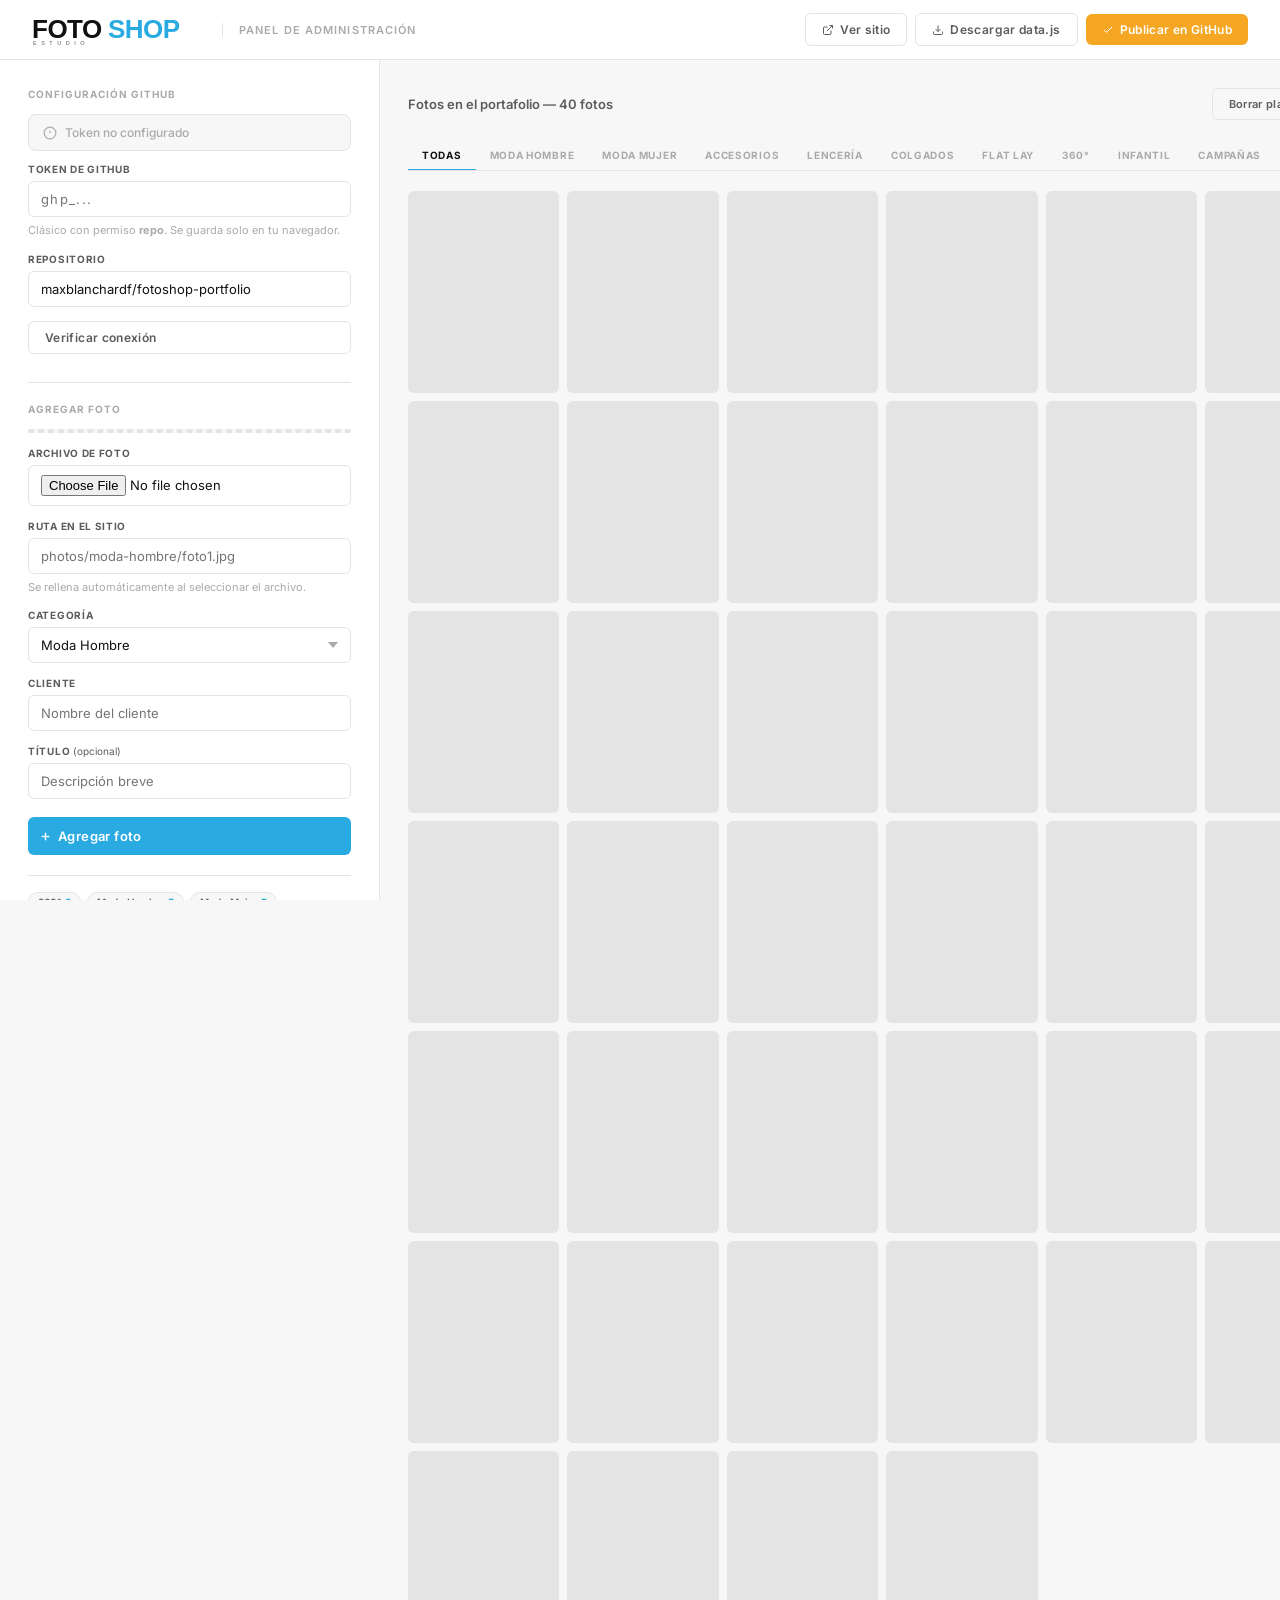
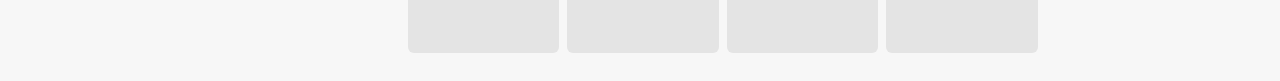
==== admin.html @ e1827aeb "Update admin.html with GitHub publish integration" ====
<!DOCTYPE html>
<html lang="es">
<head>
  <meta charset="UTF-8">
  <meta name="viewport" content="width=device-width, initial-scale=1.0">
  <title>Admin — Foto Shop Estudio</title>
  <link rel="preconnect" href="https://fonts.googleapis.com">
  <link href="https://fonts.googleapis.com/css2?family=Inter:wght@300;400;500;600&display=swap" rel="stylesheet">
  <style>
    :root {
      --blue: #29ABE2; --black: #111; --gray: #5C5C5C; --gray2: #AAA;
      --gray3: #E4E4E4; --bg: #F7F7F7; --white: #FFF;
      --red: #E04040; --green: #2EAF6F; --orange: #F5A623;
    }
    *, *::before, *::after { box-sizing: border-box; margin: 0; padding: 0; }
    body { font-family: 'Inter', sans-serif; background: var(--bg); color: var(--black); -webkit-font-smoothing: antialiased; }
    img { display: block; }

    /* Header */
    .header {
      background: var(--white); border-bottom: 1px solid var(--gray3);
      padding: 0 32px; height: 60px; display: flex; align-items: center;
      gap: 16px; position: sticky; top: 0; z-index: 100;
    }
    .header img { height: 32px; }
    .header-title {
      font-size: 11px; font-weight: 600; letter-spacing: 0.1em;
      text-transform: uppercase; color: var(--gray2);
      border-left: 1px solid var(--gray3); padding-left: 16px; margin-left: 4px;
    }
    .header-actions { margin-left: auto; display: flex; gap: 8px; align-items: center; }

    /* Buttons */
    .btn {
      display: inline-flex; align-items: center; gap: 6px;
      padding: 8px 16px; border-radius: 6px; font-family: inherit;
      font-size: 12px; font-weight: 600; letter-spacing: 0.03em;
      border: none; cursor: pointer; transition: opacity 0.15s, transform 0.1s;
      white-space: nowrap;
    }
    .btn:active { transform: scale(0.97); }
    .btn:disabled { opacity: 0.5; cursor: not-allowed; }
    .btn-primary  { background: var(--blue); color: white; }
    .btn-success  { background: var(--green); color: white; }
    .btn-orange   { background: var(--orange); color: white; }
    .btn-outline  { background: none; border: 1px solid var(--gray3); color: var(--gray); }
    .btn-primary:hover:not(:disabled) { opacity: 0.88; }
    .btn-success:hover:not(:disabled) { opacity: 0.88; }
    .btn-orange:hover:not(:disabled)  { opacity: 0.88; }
    .btn-outline:hover { border-color: var(--blue); color: var(--blue); }

    /* Layout */
    .layout {
      display: grid;
      grid-template-columns: 380px 1fr;
      min-height: calc(100vh - 60px);
    }

    /* Sidebar */
    .sidebar {
      background: var(--white); border-right: 1px solid var(--gray3);
      padding: 28px; display: flex; flex-direction: column; gap: 0;
      overflow-y: auto; max-height: calc(100vh - 60px);
      position: sticky; top: 60px;
    }
    .section-label {
      font-size: 10px; font-weight: 700; letter-spacing: 0.1em;
      text-transform: uppercase; color: var(--gray2);
      margin-bottom: 14px; margin-top: 24px;
      padding-top: 20px; border-top: 1px solid var(--gray3);
    }
    .section-label:first-child { margin-top: 0; padding-top: 0; border-top: none; }

    /* GitHub config panel */
    .gh-status {
      display: flex; align-items: center; gap: 8px;
      padding: 10px 14px; border-radius: 8px; font-size: 12px;
      font-weight: 500; margin-bottom: 12px;
    }
    .gh-status.ok  { background: #EBF9F1; color: #1A7A46; border: 1px solid #B4E8CB; }
    .gh-status.err { background: #FEF0F0; color: #B02020; border: 1px solid #FACACA; }
    .gh-status.idle{ background: var(--bg); color: var(--gray2); border: 1px solid var(--gray3); }

    /* Form */
    .form-group { margin-bottom: 14px; }
    .form-group label {
      display: block; font-size: 10px; font-weight: 700;
      letter-spacing: 0.07em; text-transform: uppercase; color: var(--gray); margin-bottom: 6px;
    }
    .form-group input, .form-group select {
      width: 100%; padding: 9px 12px;
      border: 1px solid var(--gray3); border-radius: 6px;
      font-family: inherit; font-size: 13px; color: var(--black);
      background: var(--white); transition: border-color 0.15s;
      appearance: none; -webkit-appearance: none;
    }
    .form-group select {
      background-image: url("data:image/svg+xml,%3Csvg xmlns='http://www.w3.org/2000/svg' width='10' height='6'%3E%3Cpath d='M0 0l5 6 5-6z' fill='%23AAA'/%3E%3C/svg%3E");
      background-repeat: no-repeat; background-position: right 12px center; padding-right: 32px;
    }
    input[type="password"] { letter-spacing: 0.1em; }
    .form-group input:focus, .form-group select:focus {
      outline: none; border-color: var(--blue);
      box-shadow: 0 0 0 3px rgba(41,171,226,0.12);
    }
    .hint { font-size: 11px; color: var(--gray2); margin-top: 5px; line-height: 1.5; }

    /* Thumb preview */
    .thumb-preview {
      width: 100%; aspect-ratio: 4/3;
      border: 2px dashed var(--gray3); border-radius: 6px;
      display: flex; align-items: center; justify-content: center;
      font-size: 12px; color: var(--gray2); margin-bottom: 14px;
      overflow: hidden; background: var(--bg);
    }
    .thumb-preview img { width: 100%; height: 100%; object-fit: cover; }

    .add-btn { width: 100%; margin-top: 4px; padding: 11px; font-size: 13px; }

    /* Stats */
    .stats { display: flex; flex-wrap: wrap; gap: 6px; margin-top: 20px; padding-top: 16px; border-top: 1px solid var(--gray3); }
    .chip {
      font-size: 10px; font-weight: 600; padding: 3px 9px;
      border-radius: 20px; background: var(--bg); border: 1px solid var(--gray3); color: var(--gray);
    }
    .chip b { color: var(--blue); }

    /* Main */
    .main { padding: 28px; display: flex; flex-direction: column; gap: 20px; }
    .main-header { display: flex; align-items: center; justify-content: space-between; flex-wrap: wrap; gap: 10px; }
    .main-header h2 { font-size: 13px; font-weight: 600; color: var(--gray); }

    /* Filter tabs */
    .filter-tabs { display: flex; border-bottom: 1px solid var(--gray3); overflow-x: auto; scrollbar-width: none; }
    .filter-tabs::-webkit-scrollbar { display: none; }
    .tab {
      padding: 9px 14px; font-size: 10px; font-weight: 700;
      letter-spacing: 0.07em; text-transform: uppercase; color: var(--gray2);
      cursor: pointer; border: none; background: none; font-family: inherit;
      white-space: nowrap; position: relative; transition: color 0.15s;
    }
    .tab::after {
      content: ''; position: absolute; bottom: -1px; left: 0; right: 0;
      height: 2px; background: var(--blue); transform: scaleX(0); transition: transform 0.15s;
    }
    .tab:hover { color: var(--black); }
    .tab.active { color: var(--black); }
    .tab.active::after { transform: scaleX(1); }

    /* Photo grid */
    .photo-grid { display: grid; grid-template-columns: repeat(auto-fill, minmax(150px, 1fr)); gap: 8px; }

    /* Entry card */
    .card {
      position: relative; border-radius: 6px; overflow: hidden;
      background: var(--gray3); aspect-ratio: 3/4; cursor: default;
    }
    .card img { width: 100%; height: 100%; object-fit: cover; }
    .card-overlay {
      position: absolute; inset: 0;
      background: linear-gradient(to top, rgba(0,0,0,0.7) 0%, transparent 55%);
      opacity: 0; transition: opacity 0.2s;
      display: flex; flex-direction: column; justify-content: flex-end; padding: 10px;
    }
    .card:hover .card-overlay { opacity: 1; }
    .card-client { font-size: 11px; font-weight: 600; color: white; line-height: 1.2; }
    .card-cat { font-size: 9px; color: var(--blue); text-transform: uppercase; letter-spacing: 0.08em; margin-top: 2px; font-weight: 600; }
    .card-new { position: absolute; top: 6px; left: 6px; background: var(--orange); color: white; font-size: 9px; font-weight: 700; padding: 2px 6px; border-radius: 3px; letter-spacing: 0.05em; }
    .card-del {
      position: absolute; top: 6px; right: 6px;
      width: 24px; height: 24px; border-radius: 50%;
      background: rgba(224,64,64,0.9); border: none; color: white;
      font-size: 13px; cursor: pointer; display: none;
      align-items: center; justify-content: center;
    }
    .card:hover .card-del { display: flex; }
    .card-no-img {
      width: 100%; height: 100%; display: flex; flex-direction: column;
      align-items: center; justify-content: center; background: var(--bg);
      gap: 4px; padding: 8px; text-align: center;
    }
    .card-no-img svg { opacity: 0.3; }
    .card-no-img span { font-size: 9px; color: var(--gray2); word-break: break-all; }

    /* Empty */
    .empty { grid-column: 1/-1; padding: 80px 20px; text-align: center; color: var(--gray2); }
    .empty p { font-size: 14px; margin-top: 8px; }

    /* Progress bar */
    .progress-wrap { display: none; flex-direction: column; gap: 8px; padding: 16px; background: var(--bg); border-radius: 8px; border: 1px solid var(--gray3); }
    .progress-wrap.show { display: flex; }
    .progress-bar-bg { height: 6px; background: var(--gray3); border-radius: 3px; overflow: hidden; }
    .progress-bar-fill { height: 100%; background: var(--blue); border-radius: 3px; transition: width 0.3s; width: 0%; }
    .progress-label { font-size: 12px; color: var(--gray); }

    /* Toast */
    .toast {
      position: fixed; bottom: 28px; right: 28px;
      background: var(--black); color: white;
      padding: 11px 18px; border-radius: 8px; font-size: 13px; font-weight: 500;
      z-index: 9999; opacity: 0; transform: translateY(8px);
      transition: opacity 0.2s, transform 0.2s; pointer-events: none;
    }
    .toast.show { opacity: 1; transform: translateY(0); }
    .toast.success { background: var(--green); }
    .toast.error   { background: var(--red); }

    /* Modal */
    .modal-bg { display: none; position: fixed; inset: 0; background: rgba(0,0,0,0.5); z-index: 500; align-items: center; justify-content: center; }
    .modal-bg.open { display: flex; }
    .modal { background: white; border-radius: 10px; padding: 28px; max-width: 480px; width: 90%; }
    .modal h3 { font-size: 15px; margin-bottom: 8px; }
    .modal p  { font-size: 13px; color: var(--gray); margin-bottom: 16px; line-height: 1.6; }
    .modal pre { background: var(--bg); border: 1px solid var(--gray3); border-radius: 6px; padding: 14px; font-size: 10px; line-height: 1.7; overflow: auto; max-height: 260px; white-space: pre-wrap; word-break: break-all; }
    .modal-actions { display: flex; gap: 8px; margin-top: 16px; justify-content: flex-end; }

    @media (max-width: 900px) {
      .layout { grid-template-columns: 1fr; }
      .sidebar { position: static; max-height: none; border-right: none; border-bottom: 1px solid var(--gray3); }
      .header { padding: 0 16px; }
    }
  </style>
</head>
<body>

  <!-- Header -->
  <header class="header">
    <img src="assets/logo.png" alt="Foto Shop" onerror="this.src='assets/logo.svg'">
    <span class="header-title">Panel de Administración</span>
    <div class="header-actions">
      <button class="btn btn-outline" onclick="window.open('index.html','_blank')">
        <svg width="12" height="12" viewBox="0 0 24 24" fill="none" stroke="currentColor" stroke-width="2"><path d="M18 13v6a2 2 0 01-2 2H5a2 2 0 01-2-2V8a2 2 0 012-2h6"/><polyline points="15 3 21 3 21 9"/><line x1="10" y1="14" x2="21" y2="3"/></svg>
        Ver sitio
      </button>
      <button class="btn btn-outline" onclick="exportModal()">
        <svg width="12" height="12" viewBox="0 0 24 24" fill="none" stroke="currentColor" stroke-width="2"><path d="M21 15v4a2 2 0 01-2 2H5a2 2 0 01-2-2v-4"/><polyline points="7 10 12 15 17 10"/><line x1="12" y1="15" x2="12" y2="3"/></svg>
        Descargar data.js
      </button>
      <button class="btn btn-orange" id="publishBtn" onclick="publishToGitHub()">
        <svg width="12" height="12" viewBox="0 0 24 24" fill="none" stroke="currentColor" stroke-width="2"><polyline points="20 6 9 17 4 12"/></svg>
        Publicar en GitHub
      </button>
    </div>
  </header>

  <div class="layout">

    <!-- Sidebar -->
    <aside class="sidebar">

      <!-- GitHub config -->
      <p class="section-label" style="margin-top:0;padding-top:0;border-top:none">Configuración GitHub</p>
      <div id="ghStatus" class="gh-status idle">
        <svg width="14" height="14" viewBox="0 0 24 24" fill="none" stroke="currentColor" stroke-width="2"><circle cx="12" cy="12" r="10"/><line x1="12" y1="8" x2="12" y2="12"/><line x1="12" y1="16" x2="12.01" y2="16"/></svg>
        Token no configurado
      </div>
      <div class="form-group">
        <label>Token de GitHub</label>
        <input type="password" id="ghToken" placeholder="ghp_..." oninput="saveToken()">
        <p class="hint">Clásico con permiso <b>repo</b>. Se guarda solo en tu navegador.</p>
      </div>
      <div class="form-group">
        <label>Repositorio</label>
        <input type="text" id="ghRepo" value="maxblanchardf/fotoshop-portfolio" oninput="saveToken()">
      </div>
      <button class="btn btn-outline" style="width:100%;margin-bottom:4px" onclick="testToken()">Verificar conexión</button>

      <!-- Progress bar -->
      <div class="progress-wrap" id="progressWrap">
        <p class="progress-label" id="progressLabel">Subiendo...</p>
        <div class="progress-bar-bg"><div class="progress-bar-fill" id="progressFill"></div></div>
      </div>

      <!-- Add photo form -->
      <p class="section-label">Agregar foto</p>
      <div class="thumb-preview" id="thumbPreview"><span>Vista previa</span></div>

      <div class="form-group">
        <label>Archivo de foto</label>
        <input type="file" id="fileInput" accept="image/*" onchange="onFileSelect(this)">
      </div>
      <div class="form-group">
        <label>Ruta en el sitio</label>
        <input type="text" id="srcInput" placeholder="photos/moda-hombre/foto1.jpg">
        <p class="hint">Se rellena automáticamente al seleccionar el archivo.</p>
      </div>
      <div class="form-group">
        <label>Categoría</label>
        <select id="catSelect" onchange="onCatChange()">
          <option value="moda-hombre"  data-label="Moda Hombre">Moda Hombre</option>
          <option value="moda-mujer"   data-label="Moda Mujer">Moda Mujer</option>
          <option value="accesorios"   data-label="Accesorios">Accesorios</option>
          <option value="lenceria"     data-label="Lencería">Lencería</option>
          <option value="colgados"     data-label="Colgados">Colgados</option>
          <option value="flat-lay"     data-label="Flat Lay">Flat Lay</option>
          <option value="360"          data-label="360°">360°</option>
          <option value="infantil"     data-label="Infantil">Infantil</option>
          <option value="campanias"    data-label="Campañas">Campañas</option>
          <option value="calzado"      data-label="Calzado">Calzado</option>
        </select>
      </div>
      <div class="form-group">
        <label>Cliente</label>
        <input type="text" id="clientInput" placeholder="Nombre del cliente" list="clientsList">
        <datalist id="clientsList"></datalist>
      </div>
      <div class="form-group">
        <label>Título <span style="font-weight:400;text-transform:none;letter-spacing:0">(opcional)</span></label>
        <input type="text" id="titleInput" placeholder="Descripción breve">
      </div>

      <button class="btn btn-primary add-btn" onclick="addEntry()">
        <svg width="13" height="13" viewBox="0 0 24 24" fill="none" stroke="currentColor" stroke-width="2.5"><line x1="12" y1="5" x2="12" y2="19"/><line x1="5" y1="12" x2="19" y2="12"/></svg>
        Agregar foto
      </button>

      <div class="stats" id="statsArea"></div>
    </aside>

    <!-- Main -->
    <main class="main">
      <div class="main-header">
        <h2>Fotos en el portafolio — <span id="totalCount">0 fotos</span></h2>
        <div style="display:flex;gap:8px">
          <button class="btn btn-outline" style="font-size:11px" onclick="clearSamples()">Borrar placeholders</button>
        </div>
      </div>

      <div class="filter-tabs" id="filterTabs">
        <button class="tab active" data-filter="all" onclick="filterView('all',this)">Todas</button>
        <button class="tab" data-filter="moda-hombre"  onclick="filterView('moda-hombre',this)">Moda Hombre</button>
        <button class="tab" data-filter="moda-mujer"   onclick="filterView('moda-mujer',this)">Moda Mujer</button>
        <button class="tab" data-filter="accesorios"   onclick="filterView('accesorios',this)">Accesorios</button>
        <button class="tab" data-filter="lenceria"     onclick="filterView('lenceria',this)">Lencería</button>
        <button class="tab" data-filter="colgados"     onclick="filterView('colgados',this)">Colgados</button>
        <button class="tab" data-filter="flat-lay"     onclick="filterView('flat-lay',this)">Flat Lay</button>
        <button class="tab" data-filter="360"          onclick="filterView('360',this)">360°</button>
        <button class="tab" data-filter="infantil"     onclick="filterView('infantil',this)">Infantil</button>
        <button class="tab" data-filter="campanias"    onclick="filterView('campanias',this)">Campañas</button>
        <button class="tab" data-filter="calzado"      onclick="filterView('calzado',this)">Calzado</button>
      </div>

      <div class="photo-grid" id="photoGrid"></div>
    </main>
  </div>

  <!-- Toast -->
  <div class="toast" id="toast"></div>

  <!-- Export modal -->
  <div class="modal-bg" id="exportModalBg">
    <div class="modal">
      <h3>Descargar data.js</h3>
      <p>Reemplaza el archivo <b>js/data.js</b> en tu carpeta con este archivo descargado.</p>
      <pre id="exportPre"></pre>
      <div class="modal-actions">
        <button class="btn btn-outline" onclick="closeModal()">Cancelar</button>
        <button class="btn btn-success" onclick="downloadFile()">Descargar</button>
      </div>
    </div>
  </div>

  <script>
  // ── Constants ────────────────────────────────────────────
  const CATS = {
    'moda-hombre':'Moda Hombre','moda-mujer':'Moda Mujer','accesorios':'Accesorios',
    'lenceria':'Lencería','colgados':'Colgados','flat-lay':'Flat Lay',
    '360':'360°','infantil':'Infantil','campanias':'Campañas','calzado':'Calzado'
  };

  // ── State ────────────────────────────────────────────────
  let entries   = [];   // { id, src, category, categoryLabel, client, title, _file?, _b64? }
  let nextId    = 1;
  let viewFilt  = 'all';
  let pendingFiles = {}; // id → { b64, path } for new photos not yet on GitHub

  // ── Persist ──────────────────────────────────────────────
  function saveEntries() { localStorage.setItem('fse_entries', JSON.stringify(entries.map(e => ({...e, _file: undefined})))); }
  function loadEntries() {
    try {
      const s = localStorage.getItem('fse_entries');
      if (s) { entries = JSON.parse(s); nextId = entries.length ? Math.max(...entries.map(e=>e.id))+1 : 1; return true; }
    } catch(e){}
    return false;
  }

  // ── Token ────────────────────────────────────────────────
  function saveToken() {
    localStorage.setItem('fse_token', document.getElementById('ghToken').value.trim());
    localStorage.setItem('fse_repo',  document.getElementById('ghRepo').value.trim());
  }
  function loadToken() {
    const t = localStorage.getItem('fse_token') || '';
    const r = localStorage.getItem('fse_repo')  || 'maxblanchardf/fotoshop-portfolio';
    document.getElementById('ghToken').value = t;
    document.getElementById('ghRepo').value  = r;
    if (t) setGhStatus('idle');
  }
  function getToken() { return document.getElementById('ghToken').value.trim(); }
  function getRepo()  { return document.getElementById('ghRepo').value.trim(); }

  function setGhStatus(type, msg) {
    const el = document.getElementById('ghStatus');
    const icons = {
      ok:   '<svg width="14" height="14" viewBox="0 0 24 24" fill="none" stroke="currentColor" stroke-width="2.5"><polyline points="20 6 9 17 4 12"/></svg>',
      err:  '<svg width="14" height="14" viewBox="0 0 24 24" fill="none" stroke="currentColor" stroke-width="2"><circle cx="12" cy="12" r="10"/><line x1="15" y1="9" x2="9" y2="15"/><line x1="9" y1="9" x2="15" y2="15"/></svg>',
      idle: '<svg width="14" height="14" viewBox="0 0 24 24" fill="none" stroke="currentColor" stroke-width="2"><circle cx="12" cy="12" r="10"/><line x1="12" y1="8" x2="12" y2="12"/><line x1="12" y1="16" x2="12.01" y2="16"/></svg>'
    };
    const msgs = { ok:'Conectado a GitHub', err:'Error de conexión', idle:'Token no verificado' };
    el.className = `gh-status ${type}`;
    el.innerHTML = `${icons[type]} ${msg || msgs[type]}`;
  }

  async function ghAPI(method, path, body) {
    const token = getToken(), repo = getRepo();
    const url = path.startsWith('http') ? path : `https://api.github.com/repos/${repo}/contents/${path}`;
    const res = await fetch(url, {
      method, headers: { 'Authorization': `token ${token}`, 'Content-Type': 'application/json' },
      body: body ? JSON.stringify(body) : undefined
    });
    return res.json();
  }

  async function testToken() {
    const token = getToken();
    if (!token) { setGhStatus('err', 'Ingresa un token primero'); return; }
    setGhStatus('idle', 'Verificando...');
    try {
      const res = await fetch('https://api.github.com/user', {
        headers: { 'Authorization': `token ${token}` }
      });
      const d = await res.json();
      if (d.login) { setGhStatus('ok', `Conectado como ${d.login}`); saveToken(); }
      else setGhStatus('err', d.message || 'Token inválido');
    } catch(e) { setGhStatus('err', 'Error de red'); }
  }

  // ── File select ──────────────────────────────────────────
  function onFileSelect(input) {
    const file = input.files[0]; if (!file) return;
    const cat  = document.getElementById('catSelect').value;
    const slug = file.name.toLowerCase().replace(/\s+/g,'-');
    document.getElementById('srcInput').value = `photos/${cat}/${slug}`;
    // preview
    const reader = new FileReader();
    reader.onload = e => {
      document.getElementById('thumbPreview').innerHTML = `<img src="${e.target.result}">`;
    };
    reader.readAsDataURL(file);
  }

  function onCatChange() {
    const src = document.getElementById('srcInput').value; if (!src) return;
    const cat  = document.getElementById('catSelect').value;
    const file = src.split('/').pop();
    document.getElementById('srcInput').value = `photos/${cat}/${file}`;
  }

  // ── Add entry ────────────────────────────────────────────
  function addEntry() {
    const src    = document.getElementById('srcInput').value.trim();
    const cat    = document.getElementById('catSelect').value;
    const client = document.getElementById('clientInput').value.trim();
    const title  = document.getElementById('titleInput').value.trim();
    const fileInput = document.getElementById('fileInput');

    if (!src)    { toast('⚠️ Ingresa la ruta de la foto'); return; }
    if (!client) { toast('⚠️ Ingresa el nombre del cliente'); return; }

    const id = nextId++;
    const entry = { id, src, category: cat, categoryLabel: CATS[cat], client, title };
    entries.push(entry);

    // Store file data for GitHub upload if a file was selected
    if (fileInput.files[0]) {
      const file = fileInput.files[0];
      const reader = new FileReader();
      reader.onload = e => {
        const b64 = e.target.result.split(',')[1]; // strip data:image/...;base64,
        pendingFiles[id] = { b64, path: src };
      };
      reader.readAsDataURL(file);
    }

    saveEntries();
    document.getElementById('srcInput').value  = '';
    document.getElementById('titleInput').value = '';
    document.getElementById('fileInput').value  = '';
    document.getElementById('thumbPreview').innerHTML = '<span>Vista previa</span>';
    renderGrid(); updateStats(); updateClientsList();
    toast('✓ Foto agregada');
  }

  function deleteEntry(id) {
    entries = entries.filter(e => e.id !== id);
    delete pendingFiles[id];
    saveEntries(); renderGrid(); updateStats();
  }

  function clearSamples() {
    if (!confirm('¿Borrar todos los placeholders de muestra?')) return;
    const ids = entries.filter(e => e.src.startsWith('assets/ph/')).map(e => e.id);
    entries = entries.filter(e => !e.src.startsWith('assets/ph/'));
    ids.forEach(id => delete pendingFiles[id]);
    saveEntries(); renderGrid(); updateStats(); toast('Placeholders borrados');
  }

  // ── Filter ───────────────────────────────────────────────
  function filterView(cat, btn) {
    viewFilt = cat;
    document.querySelectorAll('.tab').forEach(t => t.classList.toggle('active', t===btn));
    renderGrid();
  }

  // ── Render ───────────────────────────────────────────────
  function renderGrid() {
    const grid = document.getElementById('photoGrid');
    const list = viewFilt === 'all' ? entries : entries.filter(e => e.category === viewFilt);
    document.getElementById('totalCount').textContent = `${entries.length} fotos`;

    if (!list.length) {
      grid.innerHTML = `<div class="empty"><p>No hay fotos en esta categoría.</p></div>`;
      return;
    }

    // Use object URL for pending files to show preview
    const previewSrcs = {};
    // Build previews from pendingFiles b64 data that's already stored
    Object.keys(pendingFiles).forEach(id => {
      const pf = pendingFiles[id];
      if (pf.b64) previewSrcs[id] = `data:image/jpeg;base64,${pf.b64}`;
    });

    grid.innerHTML = list.map(e => {
      const isNew = !!pendingFiles[e.id];
      const imgSrc = previewSrcs[e.id] || e.src;
      return `<div class="card">
        ${isNew ? '<span class="card-new">NUEVO</span>' : ''}
        <img src="${imgSrc}" alt="" onerror="this.parentElement.querySelector('.card-overlay') && (this.style.display='none')">
        <div class="card-overlay">
          <span class="card-client">${e.client}</span>
          <span class="card-cat">${e.categoryLabel}</span>
        </div>
        <button class="card-del" onclick="deleteEntry(${e.id})" title="Eliminar">✕</button>
      </div>`;
    }).join('');
  }

  function updateStats() {
    const counts = {};
    entries.forEach(e => { counts[e.category] = (counts[e.category]||0)+1; });
    document.getElementById('statsArea').innerHTML =
      Object.entries(CATS).map(([s,l]) => `<span class="chip">${l} <b>${counts[s]||0}</b></span>`).join('');
  }

  function updateClientsList() {
    const clients = [...new Set(entries.map(e=>e.client))].sort();
    document.getElementById('clientsList').innerHTML = clients.map(c=>`<option value="${c}">`).join('');
  }

  // ── Publish to GitHub ────────────────────────────────────
  async function publishToGitHub() {
    const token = getToken();
    if (!token) { toast('Configura el token de GitHub primero', 'error'); return; }

    const newFiles = Object.values(pendingFiles);
    const totalSteps = newFiles.length + 1; // photos + data.js
    let step = 0;

    const btn = document.getElementById('publishBtn');
    btn.disabled = true;
    btn.textContent = 'Publicando...';

    const wrap  = document.getElementById('progressWrap');
    const fill  = document.getElementById('progressFill');
    const label = document.getElementById('progressLabel');
    wrap.classList.add('show');

    const setProgress = (s, msg) => {
      fill.style.width  = `${Math.round((s/totalSteps)*100)}%`;
      label.textContent = msg;
    };

    try {
      // Upload photo files
      for (const pf of newFiles) {
        step++;
        setProgress(step, `Subiendo foto ${step}/${newFiles.length}...`);
        // Get SHA if exists
        const existing = await ghAPI('GET', pf.path);
        const sha = existing.sha;
        const body = { message: `Add ${pf.path}`, content: pf.b64 };
        if (sha) body.sha = sha;
        const res = await ghAPI('PUT', pf.path, body);
        if (!res.content) throw new Error(`Error subiendo ${pf.path}: ${res.message}`);
      }

      // Upload data.js
      step++;
      setProgress(step, 'Actualizando data.js...');
      const dataContent = generateDataJs();
      const b64DataJs   = btoa(unescape(encodeURIComponent(dataContent)));
      const existingDataJs = await ghAPI('GET', 'js/data.js');
      const dataBody = { message: 'Update data.js', content: b64DataJs };
      if (existingDataJs.sha) dataBody.sha = existingDataJs.sha;
      const dataRes = await ghAPI('PUT', 'js/data.js', dataBody);
      if (!dataRes.content) throw new Error(`Error actualizando data.js: ${dataRes.message}`);

      // Clear pending
      pendingFiles = {};
      saveEntries();
      renderGrid();

      setProgress(totalSteps, '¡Publicado con éxito!');
      toast('✓ Sitio actualizado en GitHub', 'success');
      setTimeout(() => { wrap.classList.remove('show'); fill.style.width='0%'; }, 3000);

    } catch(err) {
      setProgress(0, `Error: ${err.message}`);
      toast(`Error: ${err.message}`, 'error');
    } finally {
      btn.disabled = false;
      btn.textContent = 'Publicar en GitHub';
      btn.innerHTML = '<svg width="12" height="12" viewBox="0 0 24 24" fill="none" stroke="currentColor" stroke-width="2"><polyline points="20 6 9 17 4 12"/></svg> Publicar en GitHub';
    }
  }

  // ── Export ───────────────────────────────────────────────
  function generateDataJs() {
    const lines = entries.map(e =>
      `  { id: ${e.id}, src: '${e.src}', category: '${e.category}', categoryLabel: '${e.categoryLabel}', client: '${e.client}', title: '${e.title || ''}' },`
    ).join('\n');
    return `/* Foto Shop Estudio — data.js\n   Generado desde el panel de administración */\n\nconst PHOTOS = [\n${lines}\n];\n`;
  }

  function exportModal() {
    document.getElementById('exportPre').textContent = generateDataJs().slice(0, 3000);
    document.getElementById('exportModalBg').classList.add('open');
  }
  function downloadFile() {
    const blob = new Blob([generateDataJs()], {type:'text/javascript'});
    const a = Object.assign(document.createElement('a'), { href: URL.createObjectURL(blob), download: 'data.js' });
    a.click(); URL.revokeObjectURL(a.href);
    closeModal(); toast('✓ data.js descargado');
  }
  function closeModal() { document.getElementById('exportModalBg').classList.remove('open'); }

  // ── Toast ────────────────────────────────────────────────
  let toastTimer;
  function toast(msg, type='') {
    const el = document.getElementById('toast');
    el.textContent = msg; el.className = `toast ${type} show`;
    clearTimeout(toastTimer);
    toastTimer = setTimeout(() => el.classList.remove('show'), 3000);
  }

  // ── Init ─────────────────────────────────────────────────
  loadToken();
  if (!loadEntries() && typeof PHOTOS !== 'undefined') {
    entries = JSON.parse(JSON.stringify(PHOTOS));
    nextId  = entries.length ? Math.max(...entries.map(e=>e.id))+1 : 1;
    saveEntries();
  }
  renderGrid(); updateStats(); updateClientsList();
  </script>

  <script src="js/data.js"></script>
  <script>
    if (!localStorage.getItem('fse_entries') && typeof PHOTOS !== 'undefined') {
      entries = JSON.parse(JSON.stringify(PHOTOS));
      nextId  = entries.length ? Math.max(...entries.map(e=>e.id))+1 : 1;
      saveEntries(); renderGrid(); updateStats(); updateClientsList();
    }
  </script>
</body>
</html>
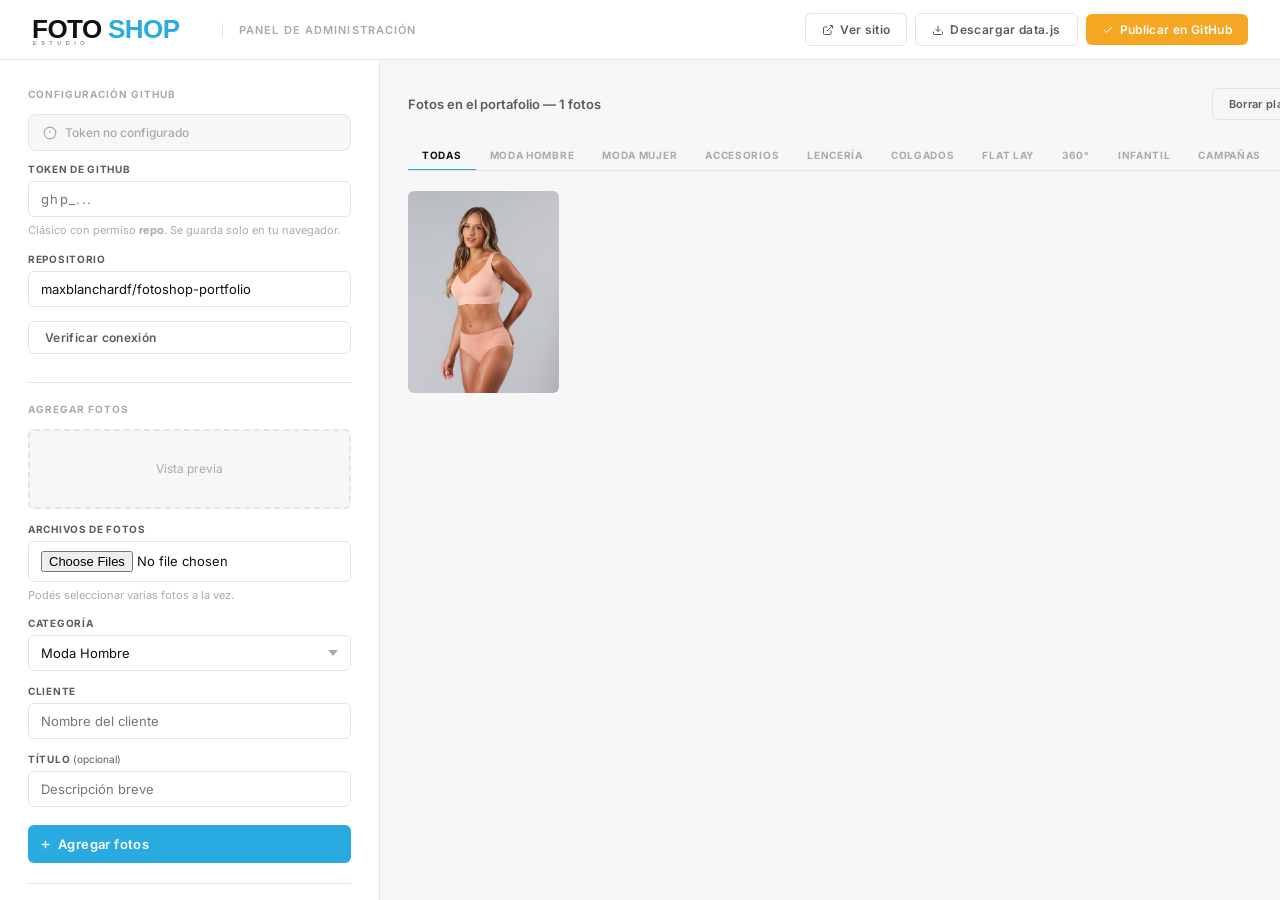
==== commit dfdd30ea: "Add multi-file upload support to admin panel" ====
--- a/admin.html
+++ b/admin.html
@@ -107,13 +107,16 @@
 
     /* Thumb preview */
     .thumb-preview {
-      width: 100%; aspect-ratio: 4/3;
+      width: 100%; min-height: 80px;
       border: 2px dashed var(--gray3); border-radius: 6px;
       display: flex; align-items: center; justify-content: center;
       font-size: 12px; color: var(--gray2); margin-bottom: 14px;
       overflow: hidden; background: var(--bg);
     }
     .thumb-preview img { width: 100%; height: 100%; object-fit: cover; }
+    .thumb-grid { display: grid; grid-template-columns: repeat(3, 1fr); gap: 4px; width: 100%; padding: 4px; }
+    .thumb-grid img { width: 100%; aspect-ratio: 1; object-fit: cover; border-radius: 3px; }
+    .thumb-count { font-size: 12px; color: var(--gray2); padding: 8px; }
 
     .add-btn { width: 100%; margin-top: 4px; padding: 11px; font-size: 13px; }
 
@@ -272,17 +275,13 @@
       </div>
 
       <!-- Add photo form -->
-      <p class="section-label">Agregar foto</p>
+      <p class="section-label">Agregar fotos</p>
       <div class="thumb-preview" id="thumbPreview"><span>Vista previa</span></div>
 
       <div class="form-group">
-        <label>Archivo de foto</label>
-        <input type="file" id="fileInput" accept="image/*" onchange="onFileSelect(this)">
-      </div>
-      <div class="form-group">
-        <label>Ruta en el sitio</label>
-        <input type="text" id="srcInput" placeholder="photos/moda-hombre/foto1.jpg">
-        <p class="hint">Se rellena automáticamente al seleccionar el archivo.</p>
+        <label>Archivos de fotos</label>
+        <input type="file" id="fileInput" accept="image/*" multiple onchange="onFileSelect(this)">
+        <p class="hint">Podés seleccionar varias fotos a la vez.</p>
       </div>
       <div class="form-group">
         <label>Categoría</label>
@@ -309,9 +308,9 @@
         <input type="text" id="titleInput" placeholder="Descripción breve">
       </div>
 
-      <button class="btn btn-primary add-btn" onclick="addEntry()">
+      <button class="btn btn-primary add-btn" id="addBtn" onclick="addEntry()">
         <svg width="13" height="13" viewBox="0 0 24 24" fill="none" stroke="currentColor" stroke-width="2.5"><line x1="12" y1="5" x2="12" y2="19"/><line x1="5" y1="12" x2="19" y2="12"/></svg>
-        Agregar foto
+        Agregar fotos
       </button>
 
       <div class="stats" id="statsArea"></div>
@@ -437,58 +436,78 @@
 
   // ── File select ──────────────────────────────────────────
   function onFileSelect(input) {
-    const file = input.files[0]; if (!file) return;
-    const cat  = document.getElementById('catSelect').value;
-    const slug = file.name.toLowerCase().replace(/\s+/g,'-');
-    document.getElementById('srcInput').value = `photos/${cat}/${slug}`;
-    // preview
-    const reader = new FileReader();
-    reader.onload = e => {
-      document.getElementById('thumbPreview').innerHTML = `<img src="${e.target.result}">`;
-    };
-    reader.readAsDataURL(file);
-  }
-
-  function onCatChange() {
-    const src = document.getElementById('srcInput').value; if (!src) return;
-    const cat  = document.getElementById('catSelect').value;
-    const file = src.split('/').pop();
-    document.getElementById('srcInput').value = `photos/${cat}/${file}`;
-  }
+    const files = Array.from(input.files);
+    if (!files.length) return;
+    const preview = document.getElementById('thumbPreview');
+    const btn = document.getElementById('addBtn');
+
+    if (files.length === 1) {
+      const reader = new FileReader();
+      reader.onload = e => {
+        preview.innerHTML = `<img src="${e.target.result}" style="width:100%;height:100%;object-fit:cover">`;
+      };
+      reader.readAsDataURL(files[0]);
+    } else {
+      // Show grid of thumbnails (max 9)
+      const shown = files.slice(0, 9);
+      const div = document.createElement('div');
+      div.className = 'thumb-grid';
+      let loaded = 0;
+      shown.forEach(f => {
+        const r = new FileReader();
+        const img = document.createElement('img');
+        r.onload = e => { img.src = e.target.result; };
+        r.readAsDataURL(f);
+        div.appendChild(img);
+      });
+      preview.innerHTML = '';
+      preview.appendChild(div);
+      if (files.length > 9) {
+        const more = document.createElement('p');
+        more.className = 'thumb-count';
+        more.textContent = `+${files.length - 9} más`;
+        preview.appendChild(more);
+      }
+    }
+
+    btn.textContent = files.length === 1 ? 'Agregar 1 foto' : `Agregar ${files.length} fotos`;
+  }
+
+  function onCatChange() { /* paths are built on addEntry */ }
 
   // ── Add entry ────────────────────────────────────────────
   function addEntry() {
-    const src    = document.getElementById('srcInput').value.trim();
     const cat    = document.getElementById('catSelect').value;
     const client = document.getElementById('clientInput').value.trim();
     const title  = document.getElementById('titleInput').value.trim();
     const fileInput = document.getElementById('fileInput');
-
-    if (!src)    { toast('⚠️ Ingresa la ruta de la foto'); return; }
-    if (!client) { toast('⚠️ Ingresa el nombre del cliente'); return; }
-
-    const id = nextId++;
-    const entry = { id, src, category: cat, categoryLabel: CATS[cat], client, title };
-    entries.push(entry);
-
-    // Store file data for GitHub upload if a file was selected
-    if (fileInput.files[0]) {
-      const file = fileInput.files[0];
+    const files  = Array.from(fileInput.files);
+
+    if (!files.length) { toast('⚠️ Seleccioná al menos una foto'); return; }
+    if (!client)       { toast('⚠️ Ingresa el nombre del cliente'); return; }
+
+    let added = 0;
+    files.forEach(file => {
+      const slug = file.name.toLowerCase().replace(/\s+/g, '-');
+      const src  = `photos/${cat}/${slug}`;
+      const id   = nextId++;
+      entries.push({ id, src, category: cat, categoryLabel: CATS[cat], client, title });
+
       const reader = new FileReader();
       reader.onload = e => {
-        const b64 = e.target.result.split(',')[1]; // strip data:image/...;base64,
-        pendingFiles[id] = { b64, path: src };
+        pendingFiles[id] = { b64: e.target.result.split(',')[1], path: src };
       };
       reader.readAsDataURL(file);
-    }
+      added++;
+    });
 
     saveEntries();
-    document.getElementById('srcInput').value  = '';
     document.getElementById('titleInput').value = '';
-    document.getElementById('fileInput').value  = '';
+    fileInput.value = '';
     document.getElementById('thumbPreview').innerHTML = '<span>Vista previa</span>';
+    document.getElementById('addBtn').textContent = 'Agregar fotos';
     renderGrid(); updateStats(); updateClientsList();
-    toast('✓ Foto agregada');
+    toast(`✓ ${added} foto${added > 1 ? 's agregadas' : ' agregada'}`);
   }
 
   function deleteEntry(id) {
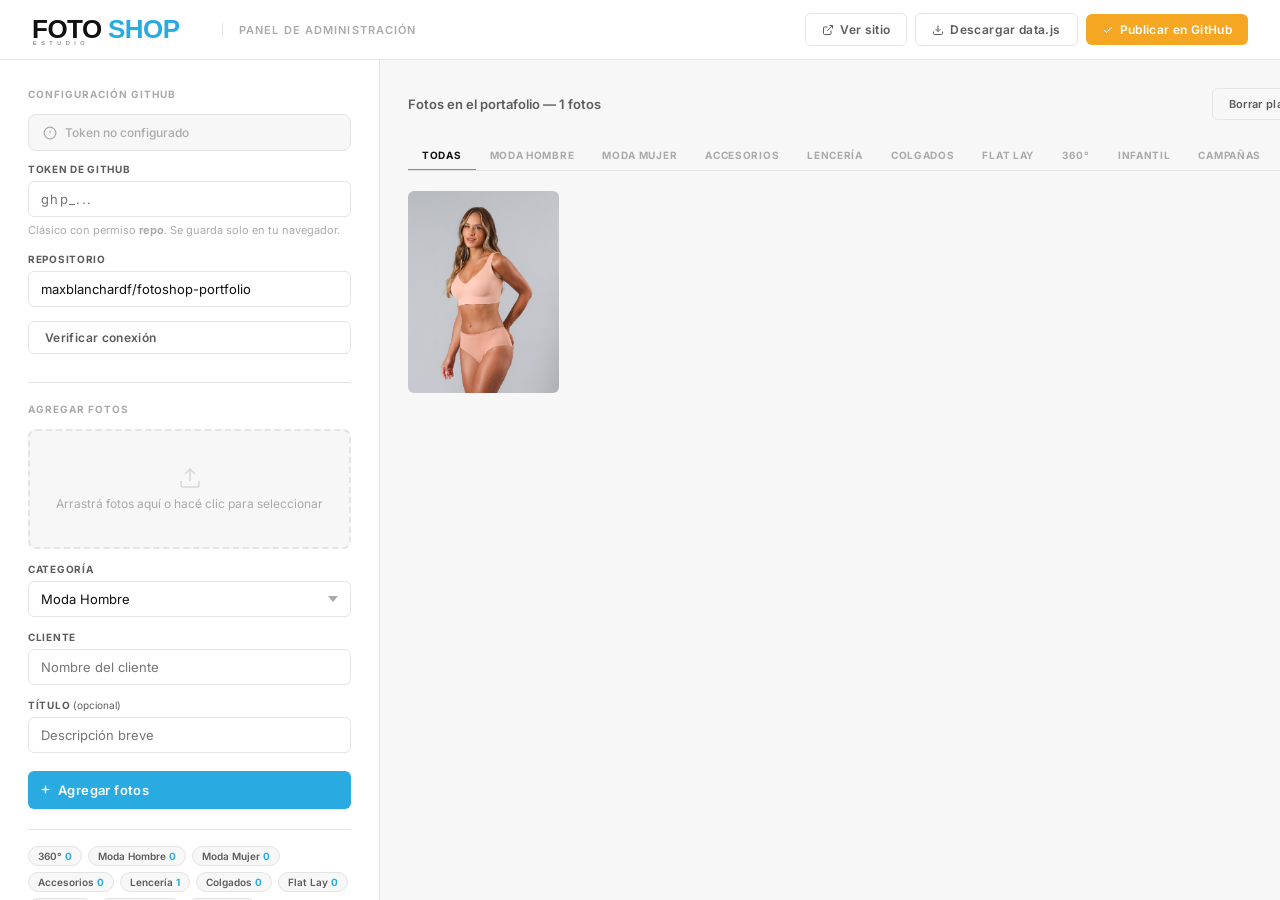
==== commit 196ad85a: "Add drag-and-drop photo upload to admin panel" ====
--- a/admin.html
+++ b/admin.html
@@ -105,18 +105,22 @@
     }
     .hint { font-size: 11px; color: var(--gray2); margin-top: 5px; line-height: 1.5; }
 
-    /* Thumb preview */
-    .thumb-preview {
-      width: 100%; min-height: 80px;
-      border: 2px dashed var(--gray3); border-radius: 6px;
-      display: flex; align-items: center; justify-content: center;
-      font-size: 12px; color: var(--gray2); margin-bottom: 14px;
-      overflow: hidden; background: var(--bg);
-    }
-    .thumb-preview img { width: 100%; height: 100%; object-fit: cover; }
-    .thumb-grid { display: grid; grid-template-columns: repeat(3, 1fr); gap: 4px; width: 100%; padding: 4px; }
+    /* Drop zone */
+    .drop-zone {
+      width: 100%; min-height: 120px;
+      border: 2px dashed var(--gray3); border-radius: 8px;
+      display: flex; flex-direction: column; align-items: center; justify-content: center;
+      gap: 6px; font-size: 12px; color: var(--gray2); margin-bottom: 14px;
+      background: var(--bg); cursor: pointer; transition: border-color 0.15s, background 0.15s;
+      padding: 12px;
+    }
+    .drop-zone:hover { border-color: var(--blue); background: rgba(41,171,226,0.04); }
+    .drop-zone.drag-over { border-color: var(--blue); background: rgba(41,171,226,0.08); color: var(--blue); }
+    .drop-zone svg { opacity: 0.4; }
+    .drop-zone.has-files { padding: 4px; }
+    .thumb-grid { display: grid; grid-template-columns: repeat(3, 1fr); gap: 4px; width: 100%; }
     .thumb-grid img { width: 100%; aspect-ratio: 1; object-fit: cover; border-radius: 3px; }
-    .thumb-count { font-size: 12px; color: var(--gray2); padding: 8px; }
+    .thumb-count { font-size: 11px; color: var(--gray2); padding: 4px 0 0; }
 
     .add-btn { width: 100%; margin-top: 4px; padding: 11px; font-size: 13px; }
 
@@ -276,13 +280,13 @@
 
       <!-- Add photo form -->
       <p class="section-label">Agregar fotos</p>
-      <div class="thumb-preview" id="thumbPreview"><span>Vista previa</span></div>
-
-      <div class="form-group">
-        <label>Archivos de fotos</label>
-        <input type="file" id="fileInput" accept="image/*" multiple onchange="onFileSelect(this)">
-        <p class="hint">Podés seleccionar varias fotos a la vez.</p>
-      </div>
+
+      <div class="drop-zone" id="dropZone" onclick="document.getElementById('fileInput').click()">
+        <svg width="24" height="24" viewBox="0 0 24 24" fill="none" stroke="currentColor" stroke-width="1.5"><path d="M21 15v4a2 2 0 01-2 2H5a2 2 0 01-2-2v-4"/><polyline points="17 8 12 3 7 8"/><line x1="12" y1="3" x2="12" y2="15"/></svg>
+        <span id="dropLabel">Arrastrá fotos aquí o hacé clic para seleccionar</span>
+      </div>
+      <input type="file" id="fileInput" accept="image/*" multiple style="display:none" onchange="onFileSelect(this)">
+
       <div class="form-group">
         <label>Categoría</label>
         <select id="catSelect" onchange="onCatChange()">
@@ -434,49 +438,99 @@
     } catch(e) { setGhStatus('err', 'Error de red'); }
   }
 
+  // ── Drop zone setup ───────────────────────────────────────
+  function initDropZone() {
+    const zone = document.getElementById('dropZone');
+    zone.addEventListener('dragover', e => { e.preventDefault(); zone.classList.add('drag-over'); });
+    zone.addEventListener('dragleave', () => zone.classList.remove('drag-over'));
+    zone.addEventListener('drop', e => {
+      e.preventDefault();
+      zone.classList.remove('drag-over');
+      const files = Array.from(e.dataTransfer.files).filter(f => f.type.startsWith('image/'));
+      if (!files.length) return;
+      // Assign to the hidden file input (via DataTransfer)
+      const dt = new DataTransfer();
+      files.forEach(f => dt.items.add(f));
+      document.getElementById('fileInput').files = dt.files;
+      showFilePreviews(files);
+    });
+  }
+
   // ── File select ──────────────────────────────────────────
   function onFileSelect(input) {
-    const files = Array.from(input.files);
+    showFilePreviews(Array.from(input.files));
+  }
+
+  function showFilePreviews(files) {
     if (!files.length) return;
-    const preview = document.getElementById('thumbPreview');
-    const btn = document.getElementById('addBtn');
+    const zone = document.getElementById('dropZone');
+    const btn  = document.getElementById('addBtn');
+
+    zone.classList.add('has-files');
 
     if (files.length === 1) {
       const reader = new FileReader();
       reader.onload = e => {
-        preview.innerHTML = `<img src="${e.target.result}" style="width:100%;height:100%;object-fit:cover">`;
+        zone.innerHTML = `<img src="${e.target.result}" style="width:100%;height:160px;object-fit:cover;border-radius:4px">`;
       };
       reader.readAsDataURL(files[0]);
     } else {
-      // Show grid of thumbnails (max 9)
       const shown = files.slice(0, 9);
-      const div = document.createElement('div');
-      div.className = 'thumb-grid';
-      let loaded = 0;
+      const grid  = document.createElement('div');
+      grid.className = 'thumb-grid';
       shown.forEach(f => {
-        const r = new FileReader();
-        const img = document.createElement('img');
+        const r = new FileReader(), img = document.createElement('img');
         r.onload = e => { img.src = e.target.result; };
         r.readAsDataURL(f);
-        div.appendChild(img);
+        grid.appendChild(img);
       });
-      preview.innerHTML = '';
-      preview.appendChild(div);
+      zone.innerHTML = '';
+      zone.appendChild(grid);
       if (files.length > 9) {
         const more = document.createElement('p');
         more.className = 'thumb-count';
         more.textContent = `+${files.length - 9} más`;
-        preview.appendChild(more);
+        zone.appendChild(more);
       }
     }
 
     btn.textContent = files.length === 1 ? 'Agregar 1 foto' : `Agregar ${files.length} fotos`;
   }
 
+  function resetDropZone() {
+    const zone = document.getElementById('dropZone');
+    zone.classList.remove('has-files');
+    zone.innerHTML = `<svg width="24" height="24" viewBox="0 0 24 24" fill="none" stroke="currentColor" stroke-width="1.5"><path d="M21 15v4a2 2 0 01-2 2H5a2 2 0 01-2-2v-4"/><polyline points="17 8 12 3 7 8"/><line x1="12" y1="3" x2="12" y2="15"/></svg><span id="dropLabel">Arrastrá fotos aquí o hacé clic para seleccionar</span>`;
+  }
+
   function onCatChange() { /* paths are built on addEntry */ }
 
+  // ── Image compression ─────────────────────────────────────
+  function compressImage(file, maxPx, quality) {
+    return new Promise(resolve => {
+      const reader = new FileReader();
+      reader.onload = e => {
+        const img = new Image();
+        img.onload = () => {
+          let w = img.width, h = img.height;
+          if (w > maxPx || h > maxPx) {
+            if (w > h) { h = Math.round(h * maxPx / w); w = maxPx; }
+            else       { w = Math.round(w * maxPx / h); h = maxPx; }
+          }
+          const canvas = document.createElement('canvas');
+          canvas.width = w; canvas.height = h;
+          canvas.getContext('2d').drawImage(img, 0, 0, w, h);
+          const dataUrl = canvas.toDataURL('image/jpeg', quality);
+          resolve(dataUrl.split(',')[1]); // return base64 only
+        };
+        img.src = e.target.result;
+      };
+      reader.readAsDataURL(file);
+    });
+  }
+
   // ── Add entry ────────────────────────────────────────────
-  function addEntry() {
+  async function addEntry() {
     const cat    = document.getElementById('catSelect').value;
     const client = document.getElementById('clientInput').value.trim();
     const title  = document.getElementById('titleInput').value.trim();
@@ -486,28 +540,32 @@
     if (!files.length) { toast('⚠️ Seleccioná al menos una foto'); return; }
     if (!client)       { toast('⚠️ Ingresa el nombre del cliente'); return; }
 
+    const btn = document.getElementById('addBtn');
+    btn.disabled = true;
+    btn.textContent = 'Comprimiendo...';
+
+    const MAX_PX = 2000, QUALITY = 0.85;
     let added = 0;
-    files.forEach(file => {
-      const slug = file.name.toLowerCase().replace(/\s+/g, '-');
+
+    for (const file of files) {
+      const slug = file.name.toLowerCase().replace(/[^a-z0-9.]+/g, '-');
       const src  = `photos/${cat}/${slug}`;
       const id   = nextId++;
       entries.push({ id, src, category: cat, categoryLabel: CATS[cat], client, title });
 
-      const reader = new FileReader();
-      reader.onload = e => {
-        pendingFiles[id] = { b64: e.target.result.split(',')[1], path: src };
-      };
-      reader.readAsDataURL(file);
+      const b64 = await compressImage(file, MAX_PX, QUALITY);
+      pendingFiles[id] = { b64, path: src };
       added++;
-    });
+    }
 
     saveEntries();
     document.getElementById('titleInput').value = '';
     fileInput.value = '';
-    document.getElementById('thumbPreview').innerHTML = '<span>Vista previa</span>';
-    document.getElementById('addBtn').textContent = 'Agregar fotos';
+    resetDropZone();
+    btn.disabled = false;
+    btn.textContent = 'Agregar fotos';
     renderGrid(); updateStats(); updateClientsList();
-    toast(`✓ ${added} foto${added > 1 ? 's agregadas' : ' agregada'}`);
+    toast(`✓ ${added} foto${added > 1 ? 's agregadas' : ' agregada'} (comprimidas)`);
   }
 
   function deleteEntry(id) {
@@ -680,7 +738,7 @@
     nextId  = entries.length ? Math.max(...entries.map(e=>e.id))+1 : 1;
     saveEntries();
   }
-  renderGrid(); updateStats(); updateClientsList();
+  renderGrid(); updateStats(); updateClientsList(); initDropZone();
   </script>
 
   <script src="js/data.js"></script>
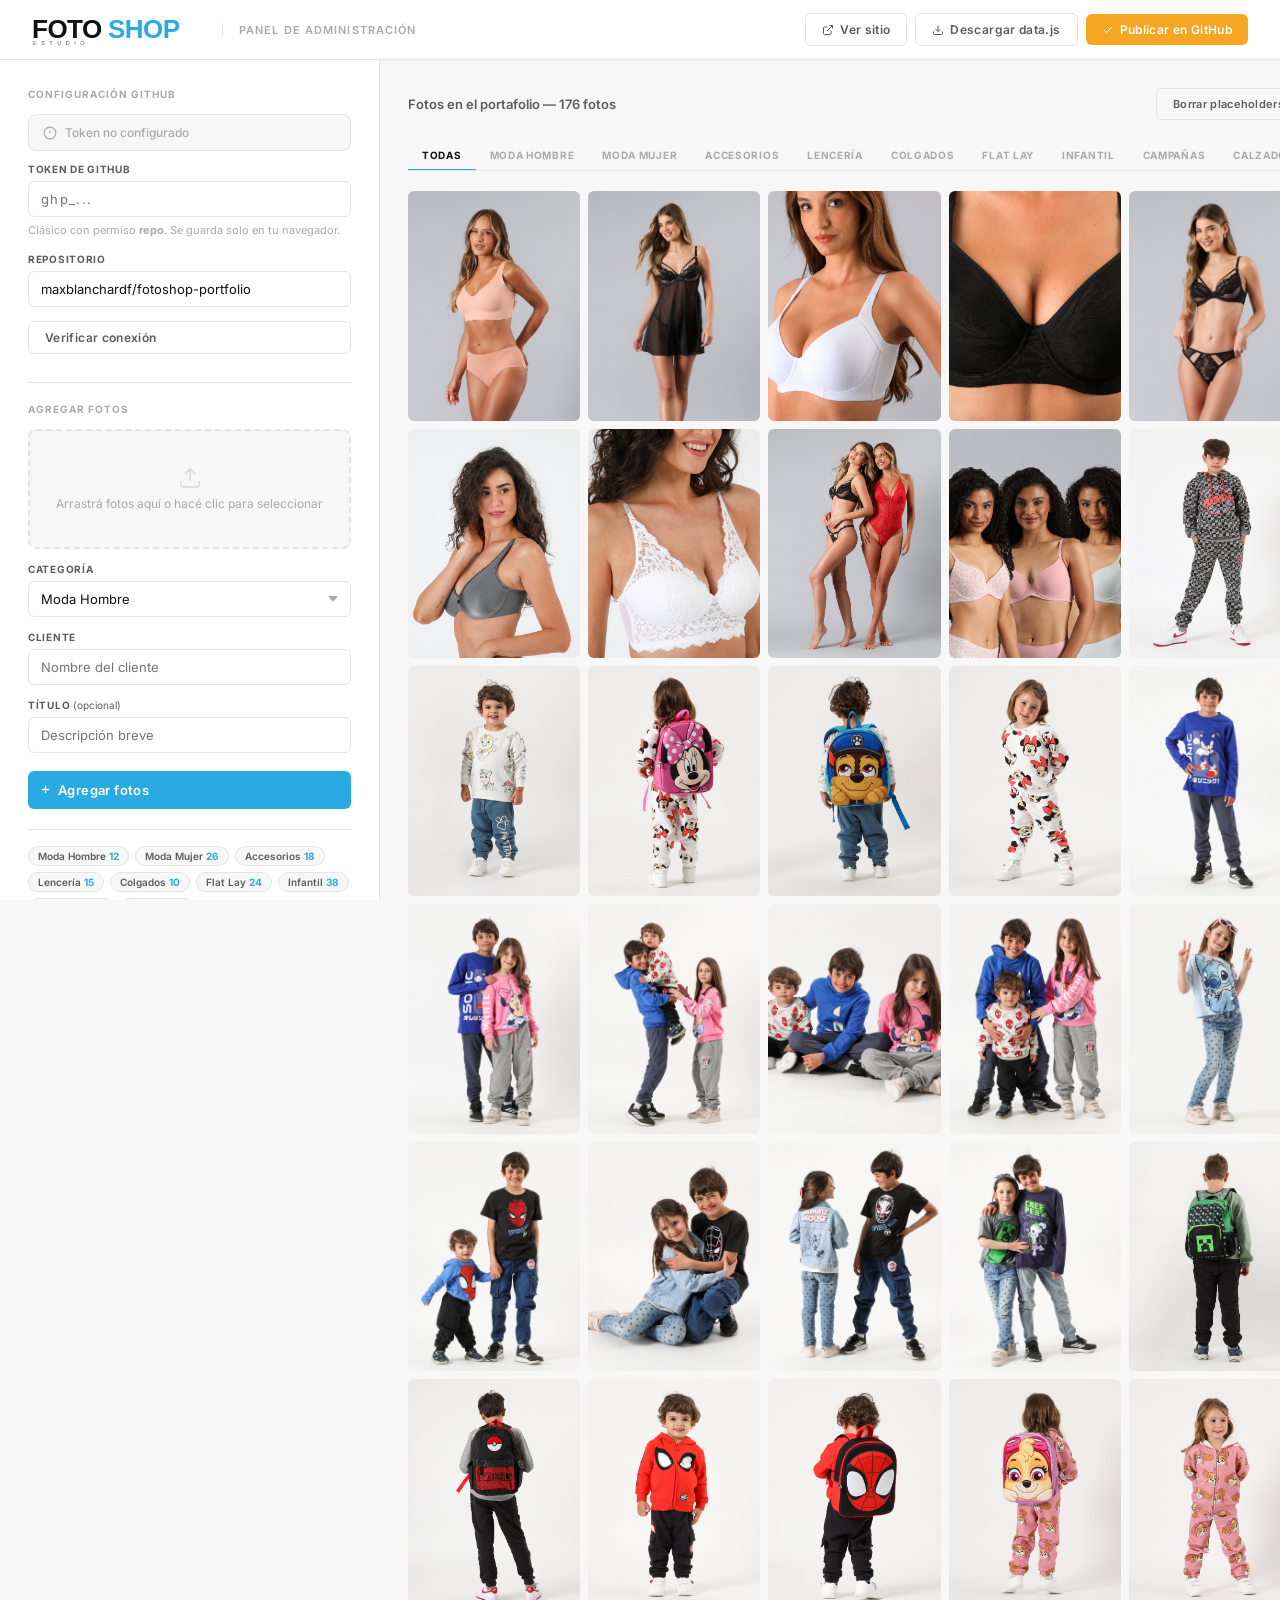
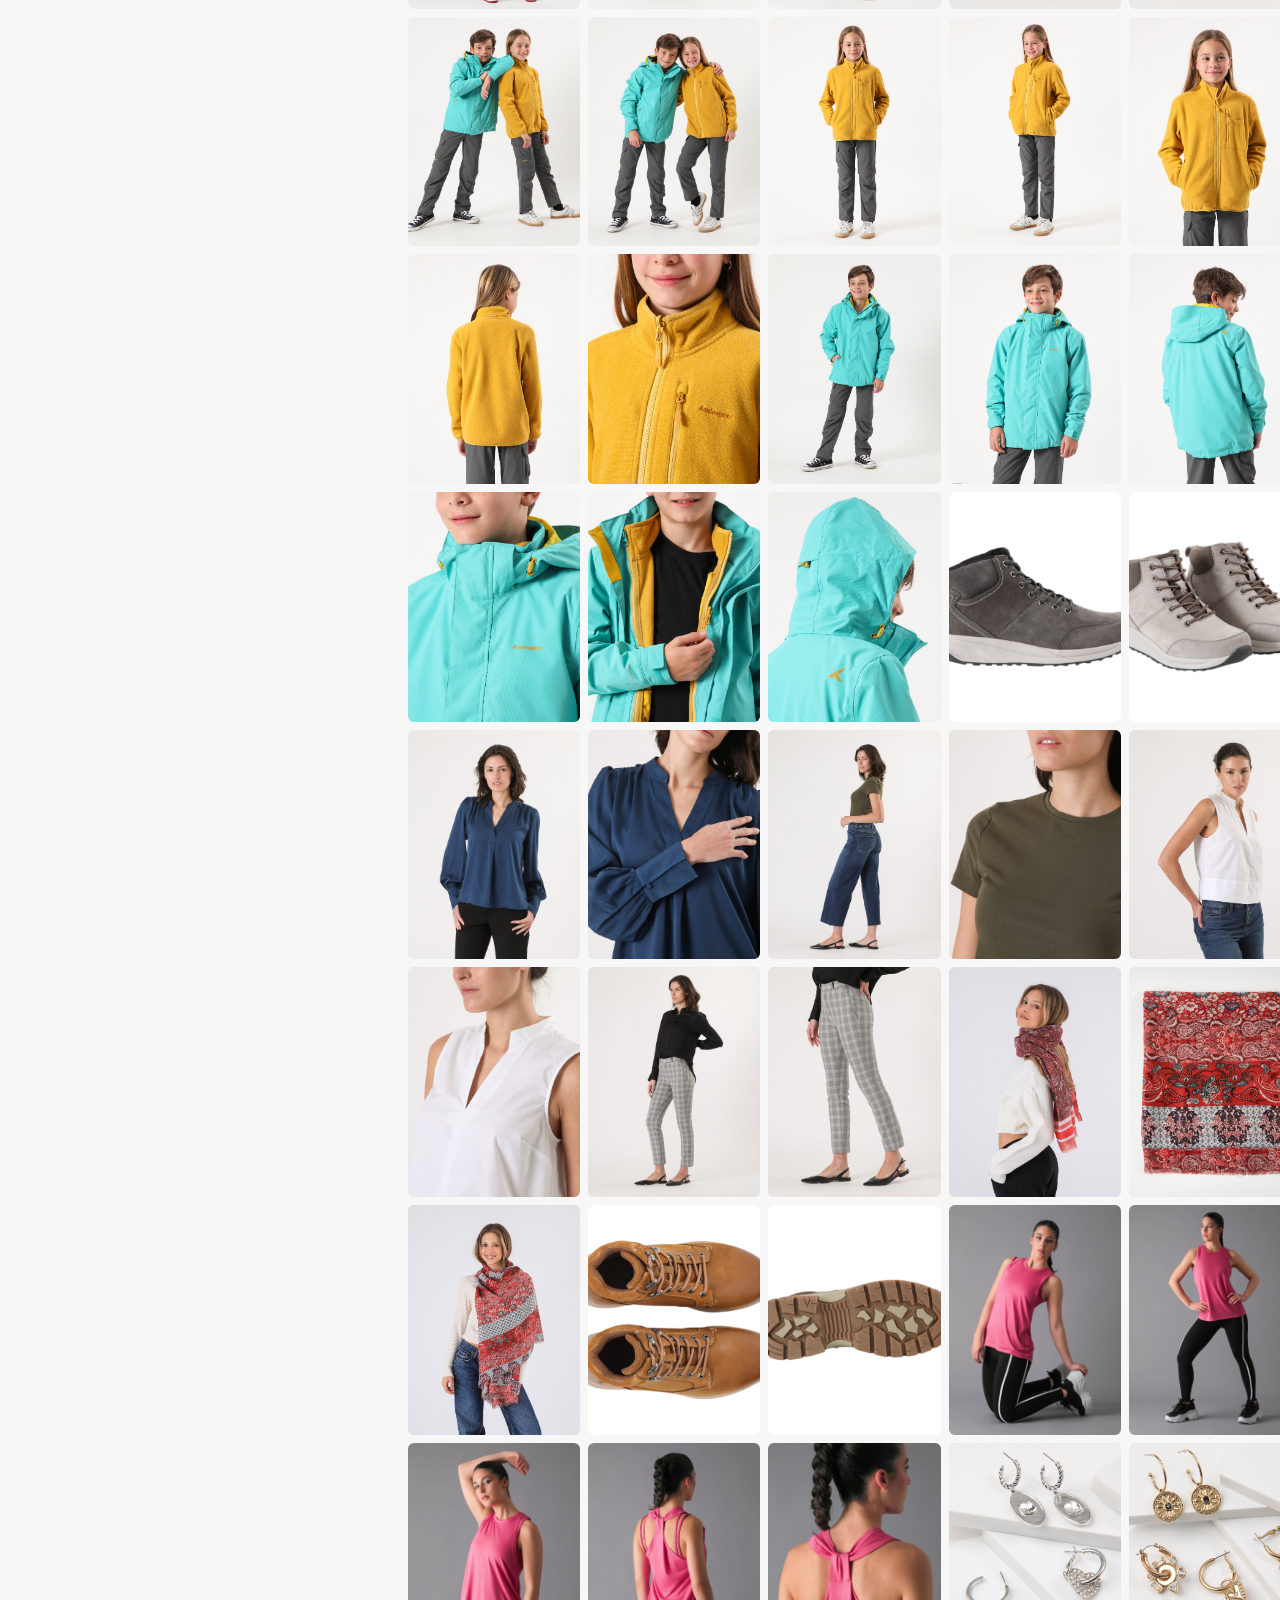
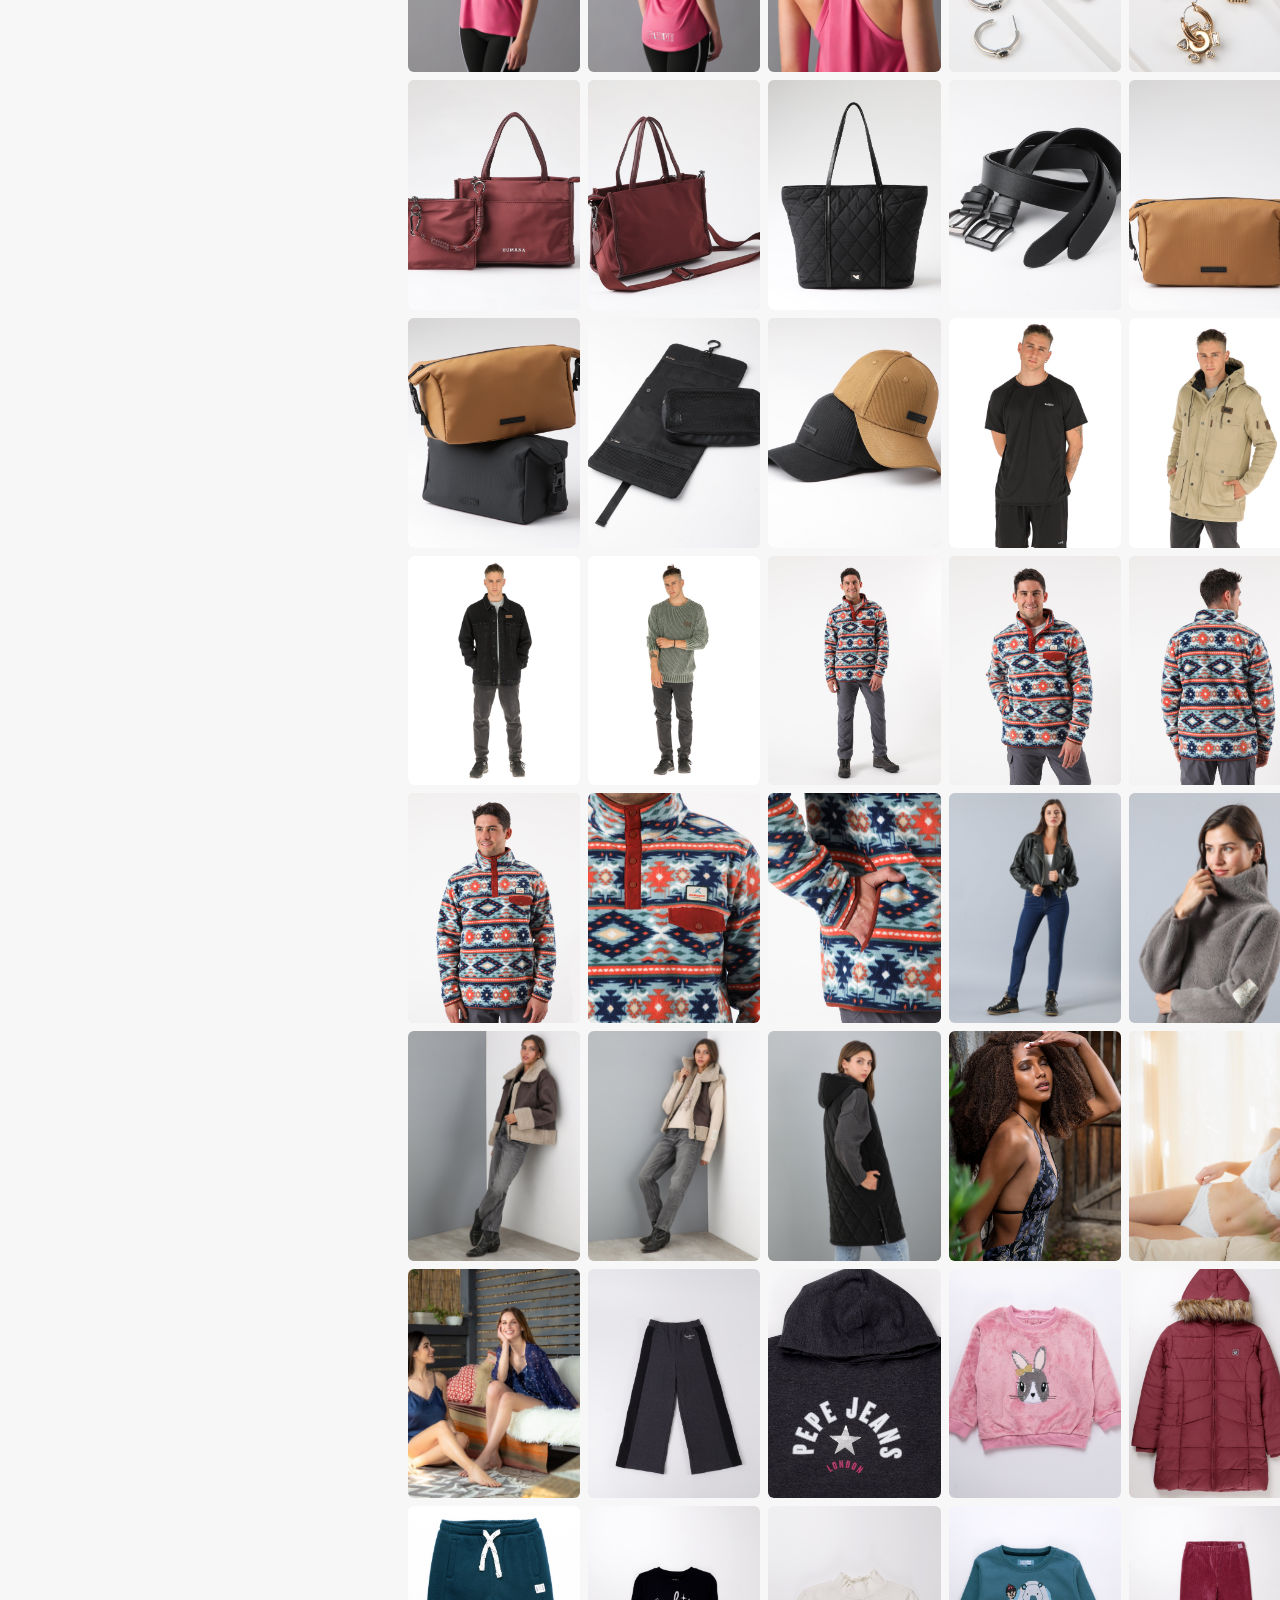
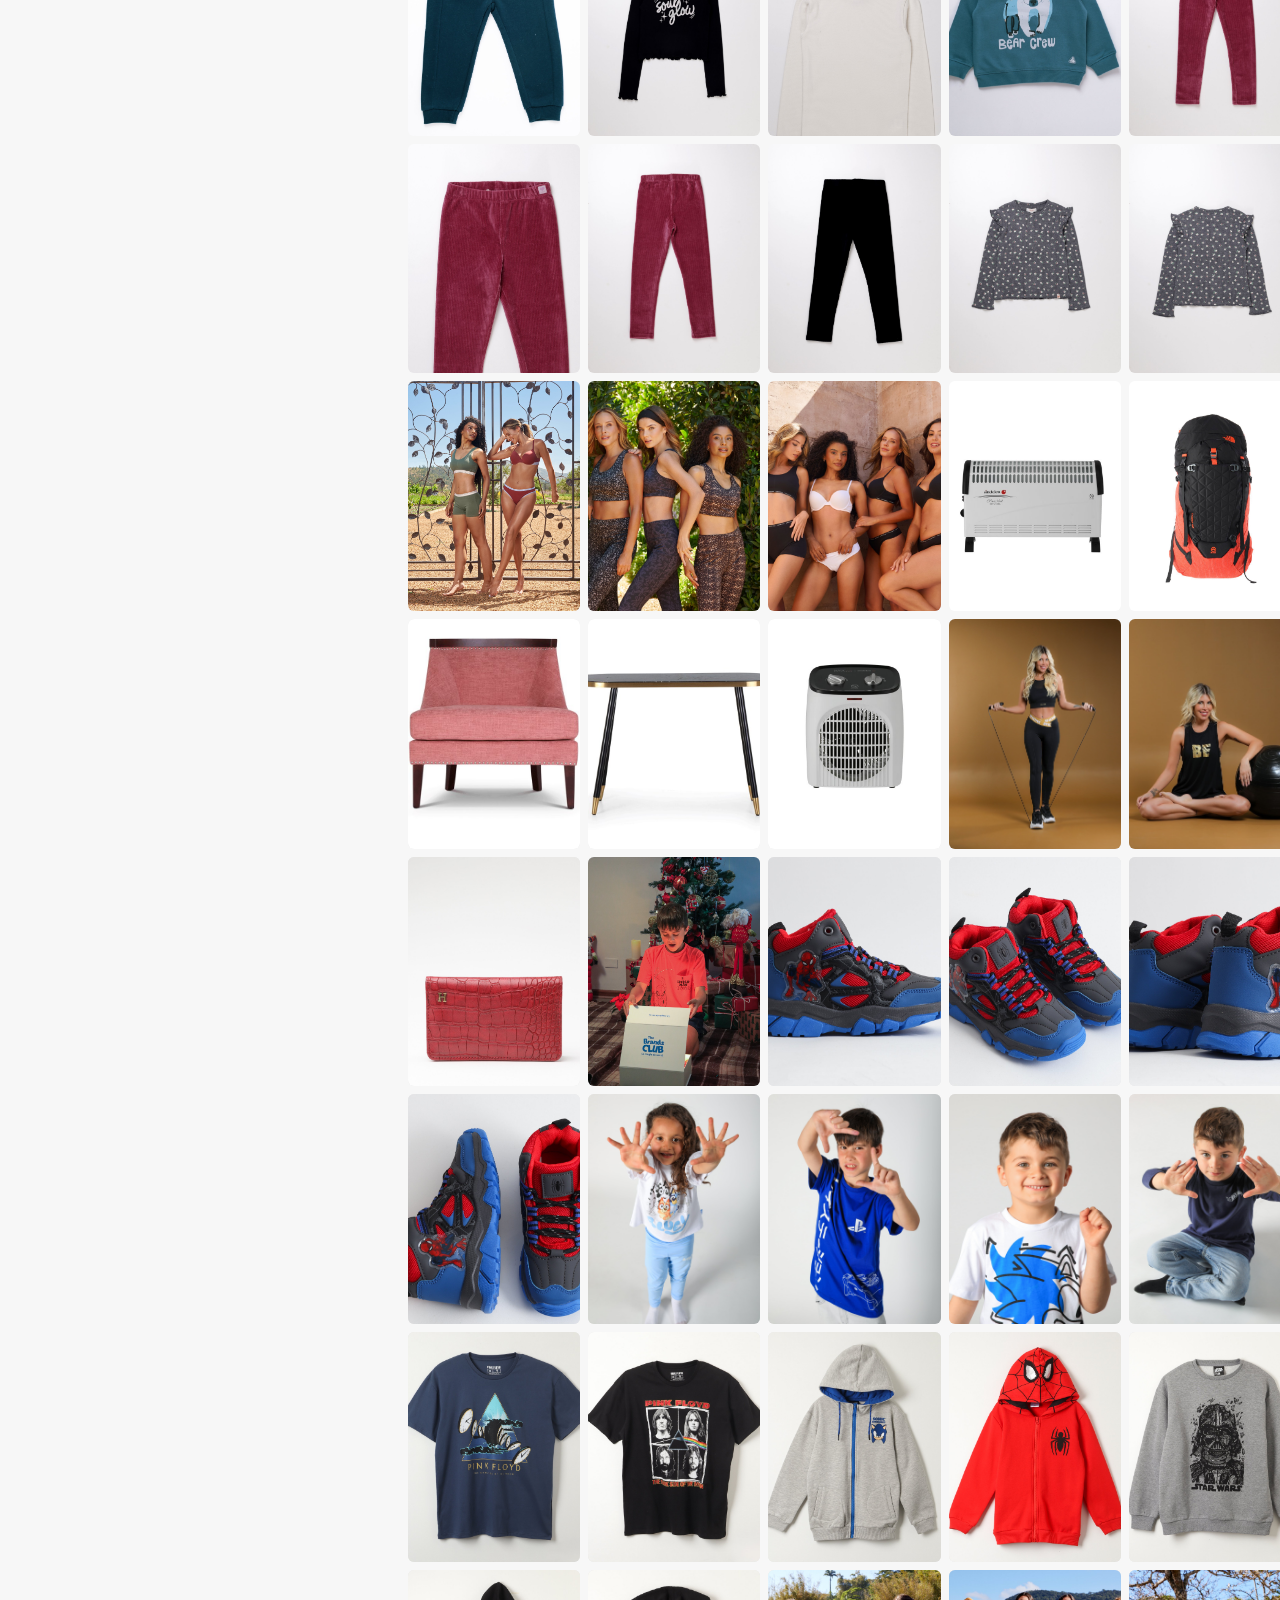
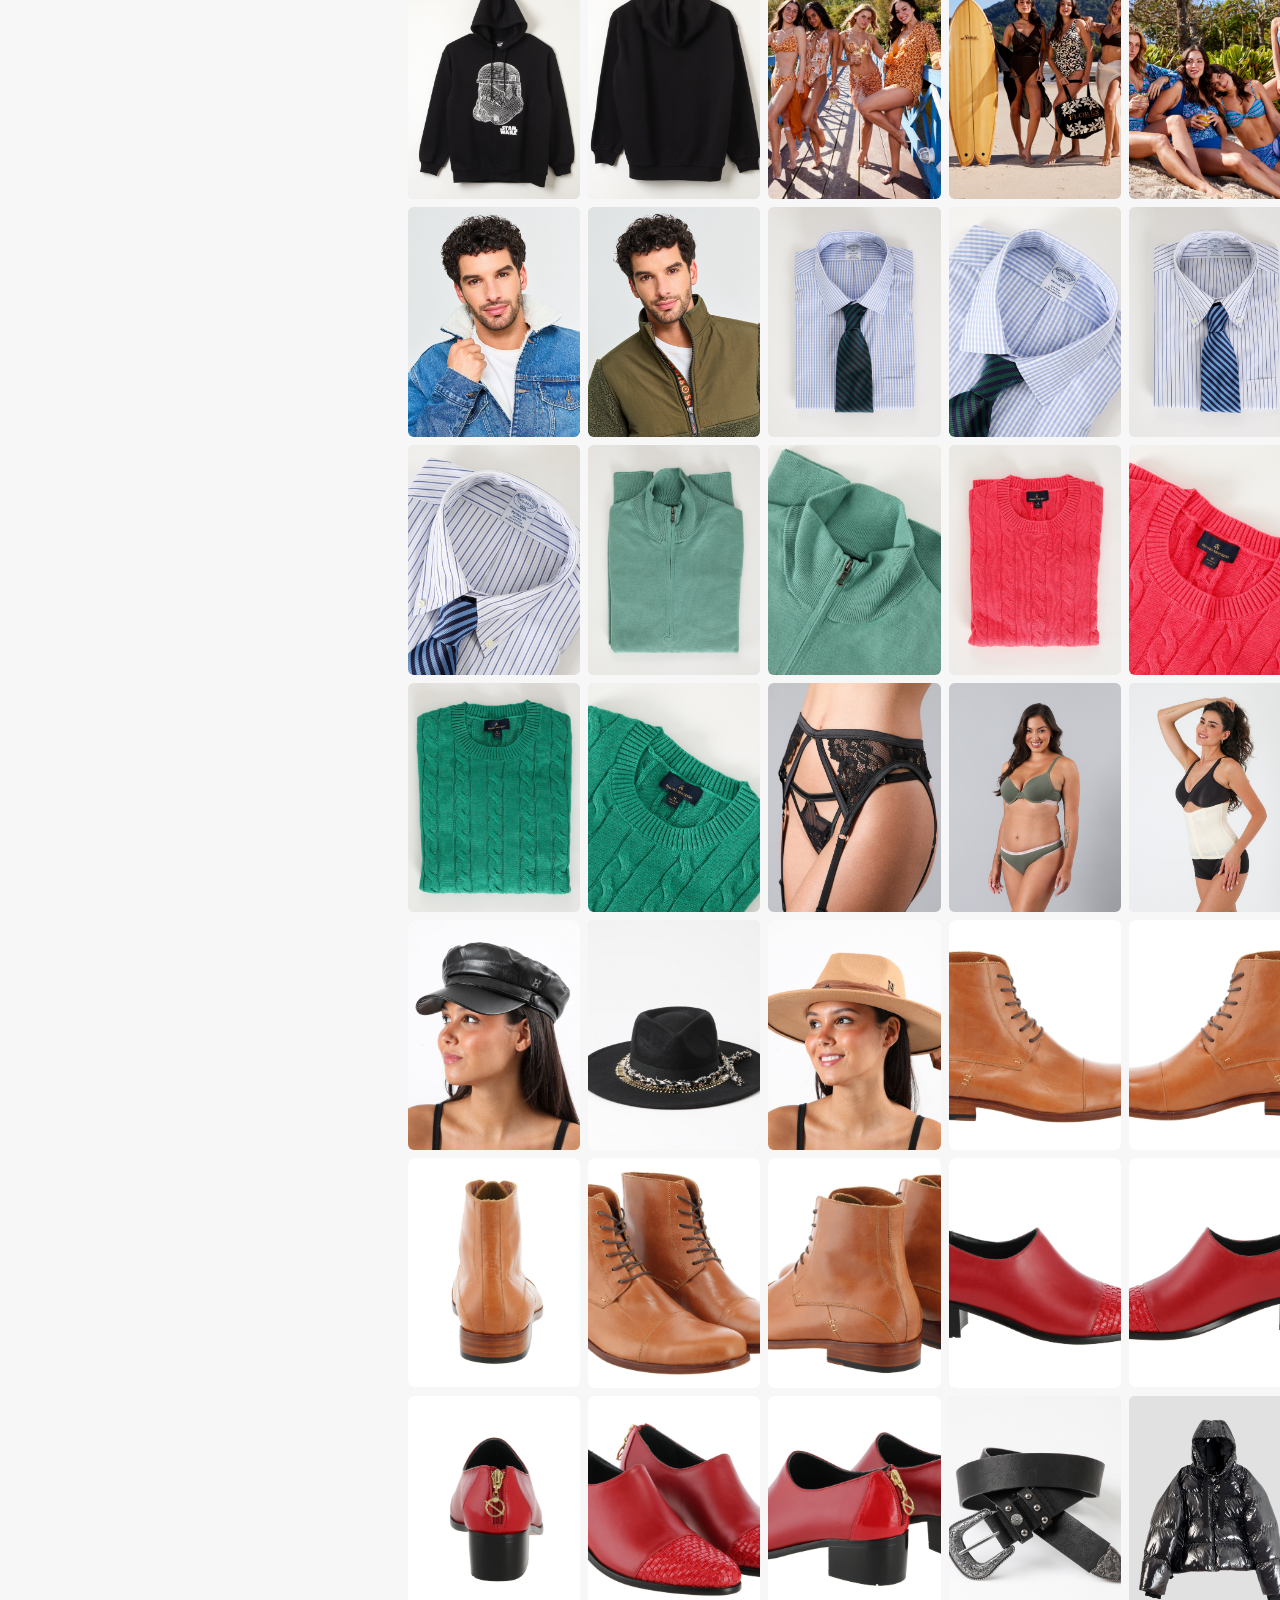
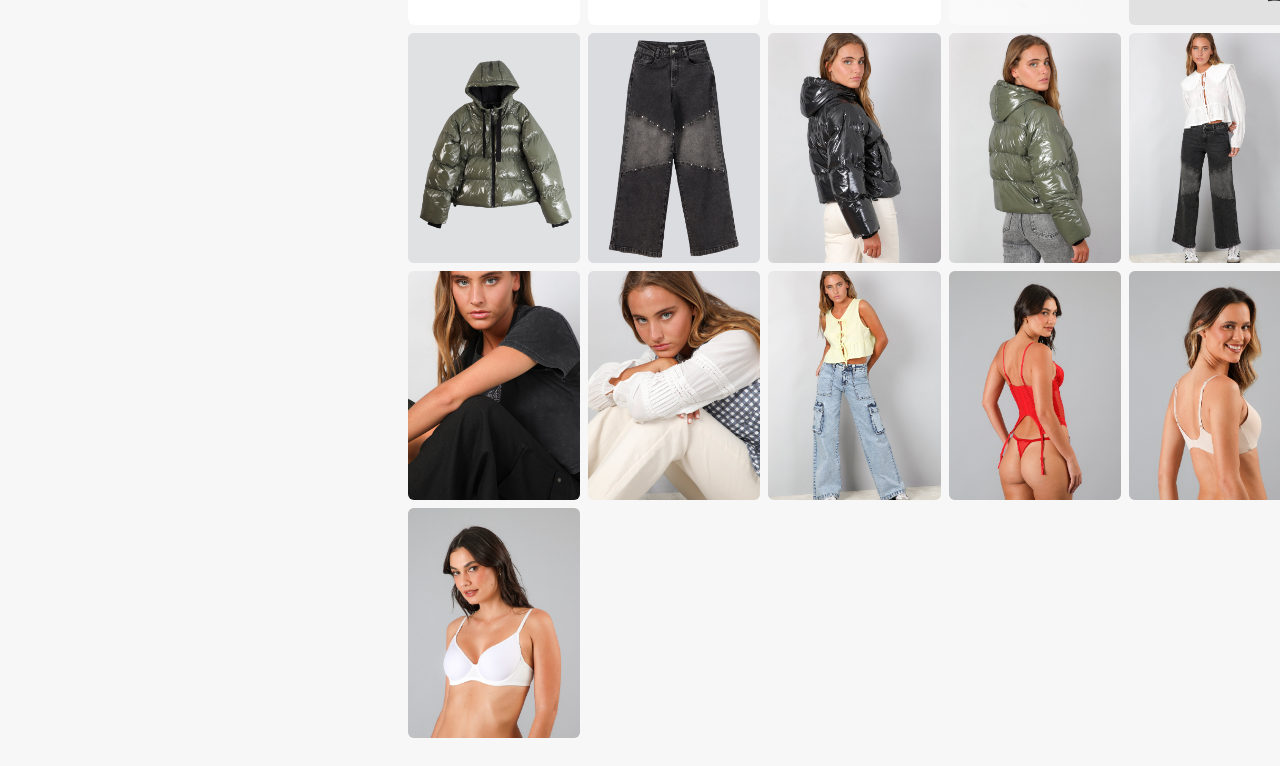
==== commit 59279d59: "Update admin.html" ====
--- a/admin.html
+++ b/admin.html
@@ -296,7 +296,6 @@
           <option value="lenceria"     data-label="Lencería">Lencería</option>
           <option value="colgados"     data-label="Colgados">Colgados</option>
           <option value="flat-lay"     data-label="Flat Lay">Flat Lay</option>
-          <option value="360"          data-label="360°">360°</option>
           <option value="infantil"     data-label="Infantil">Infantil</option>
           <option value="campanias"    data-label="Campañas">Campañas</option>
           <option value="calzado"      data-label="Calzado">Calzado</option>
@@ -337,7 +336,6 @@
         <button class="tab" data-filter="lenceria"     onclick="filterView('lenceria',this)">Lencería</button>
         <button class="tab" data-filter="colgados"     onclick="filterView('colgados',this)">Colgados</button>
         <button class="tab" data-filter="flat-lay"     onclick="filterView('flat-lay',this)">Flat Lay</button>
-        <button class="tab" data-filter="360"          onclick="filterView('360',this)">360°</button>
         <button class="tab" data-filter="infantil"     onclick="filterView('infantil',this)">Infantil</button>
         <button class="tab" data-filter="campanias"    onclick="filterView('campanias',this)">Campañas</button>
         <button class="tab" data-filter="calzado"      onclick="filterView('calzado',this)">Calzado</button>
@@ -368,14 +366,15 @@
   const CATS = {
     'moda-hombre':'Moda Hombre','moda-mujer':'Moda Mujer','accesorios':'Accesorios',
     'lenceria':'Lencería','colgados':'Colgados','flat-lay':'Flat Lay',
-    '360':'360°','infantil':'Infantil','campanias':'Campañas','calzado':'Calzado'
+    'infantil':'Infantil','campanias':'Campañas','calzado':'Calzado'
   };
 
   // ── State ────────────────────────────────────────────────
   let entries   = [];   // { id, src, category, categoryLabel, client, title, _file?, _b64? }
   let nextId    = 1;
   let viewFilt  = 'all';
-  let pendingFiles = {}; // id → { b64, path } for new photos not yet on GitHub
+  let pendingFiles  = {}; // id → { b64, path } for new photos not yet on GitHub
+  let selectedFiles = []; // files ready to add (from picker or drag-drop)
 
   // ── Persist ──────────────────────────────────────────────
   function saveEntries() { localStorage.setItem('fse_entries', JSON.stringify(entries.map(e => ({...e, _file: undefined})))); }
@@ -448,17 +447,15 @@
       zone.classList.remove('drag-over');
       const files = Array.from(e.dataTransfer.files).filter(f => f.type.startsWith('image/'));
       if (!files.length) return;
-      // Assign to the hidden file input (via DataTransfer)
-      const dt = new DataTransfer();
-      files.forEach(f => dt.items.add(f));
-      document.getElementById('fileInput').files = dt.files;
+      selectedFiles = files;
       showFilePreviews(files);
     });
   }
 
   // ── File select ──────────────────────────────────────────
   function onFileSelect(input) {
-    showFilePreviews(Array.from(input.files));
+    selectedFiles = Array.from(input.files);
+    showFilePreviews(selectedFiles);
   }
 
   function showFilePreviews(files) {
@@ -534,8 +531,7 @@
     const cat    = document.getElementById('catSelect').value;
     const client = document.getElementById('clientInput').value.trim();
     const title  = document.getElementById('titleInput').value.trim();
-    const fileInput = document.getElementById('fileInput');
-    const files  = Array.from(fileInput.files);
+    const files  = selectedFiles;
 
     if (!files.length) { toast('⚠️ Seleccioná al menos una foto'); return; }
     if (!client)       { toast('⚠️ Ingresa el nombre del cliente'); return; }
@@ -560,7 +556,8 @@
 
     saveEntries();
     document.getElementById('titleInput').value = '';
-    fileInput.value = '';
+    document.getElementById('fileInput').value = '';
+    selectedFiles = [];
     resetDropZone();
     btn.disabled = false;
     btn.textContent = 'Agregar fotos';
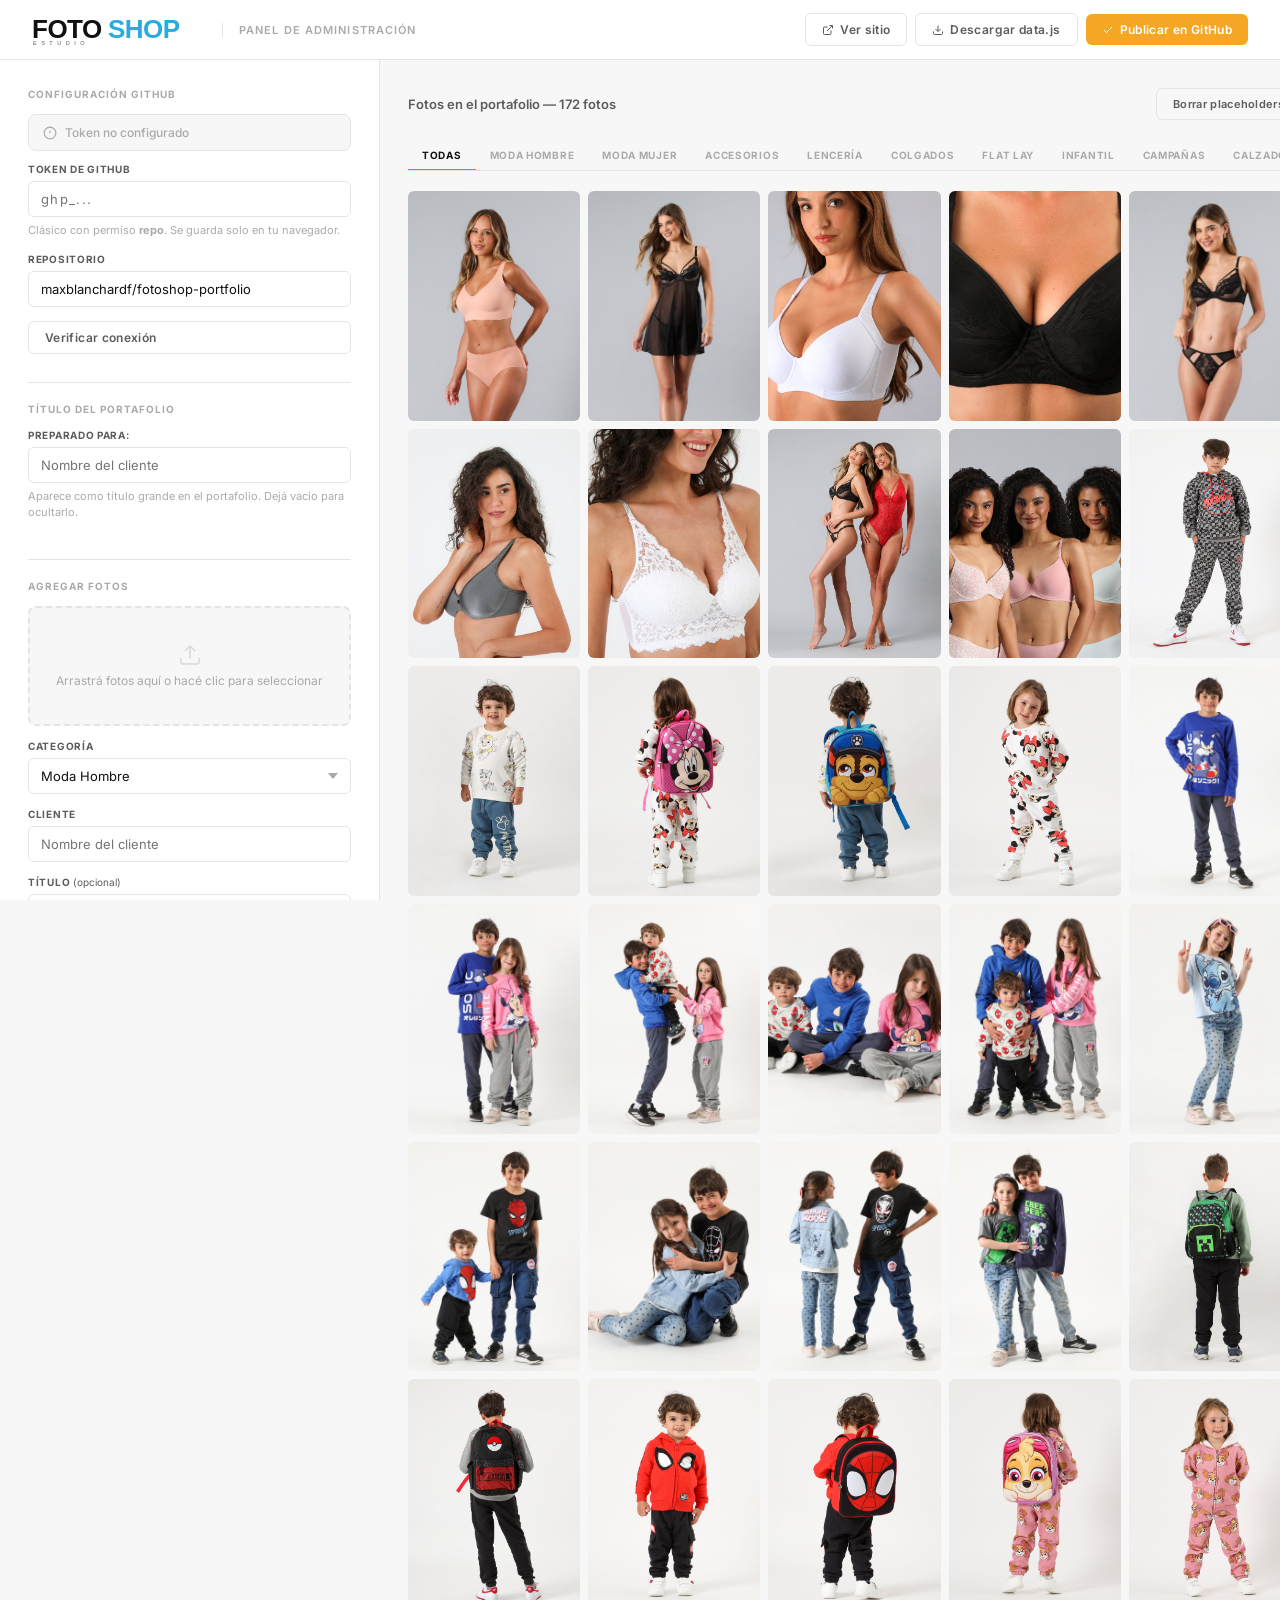
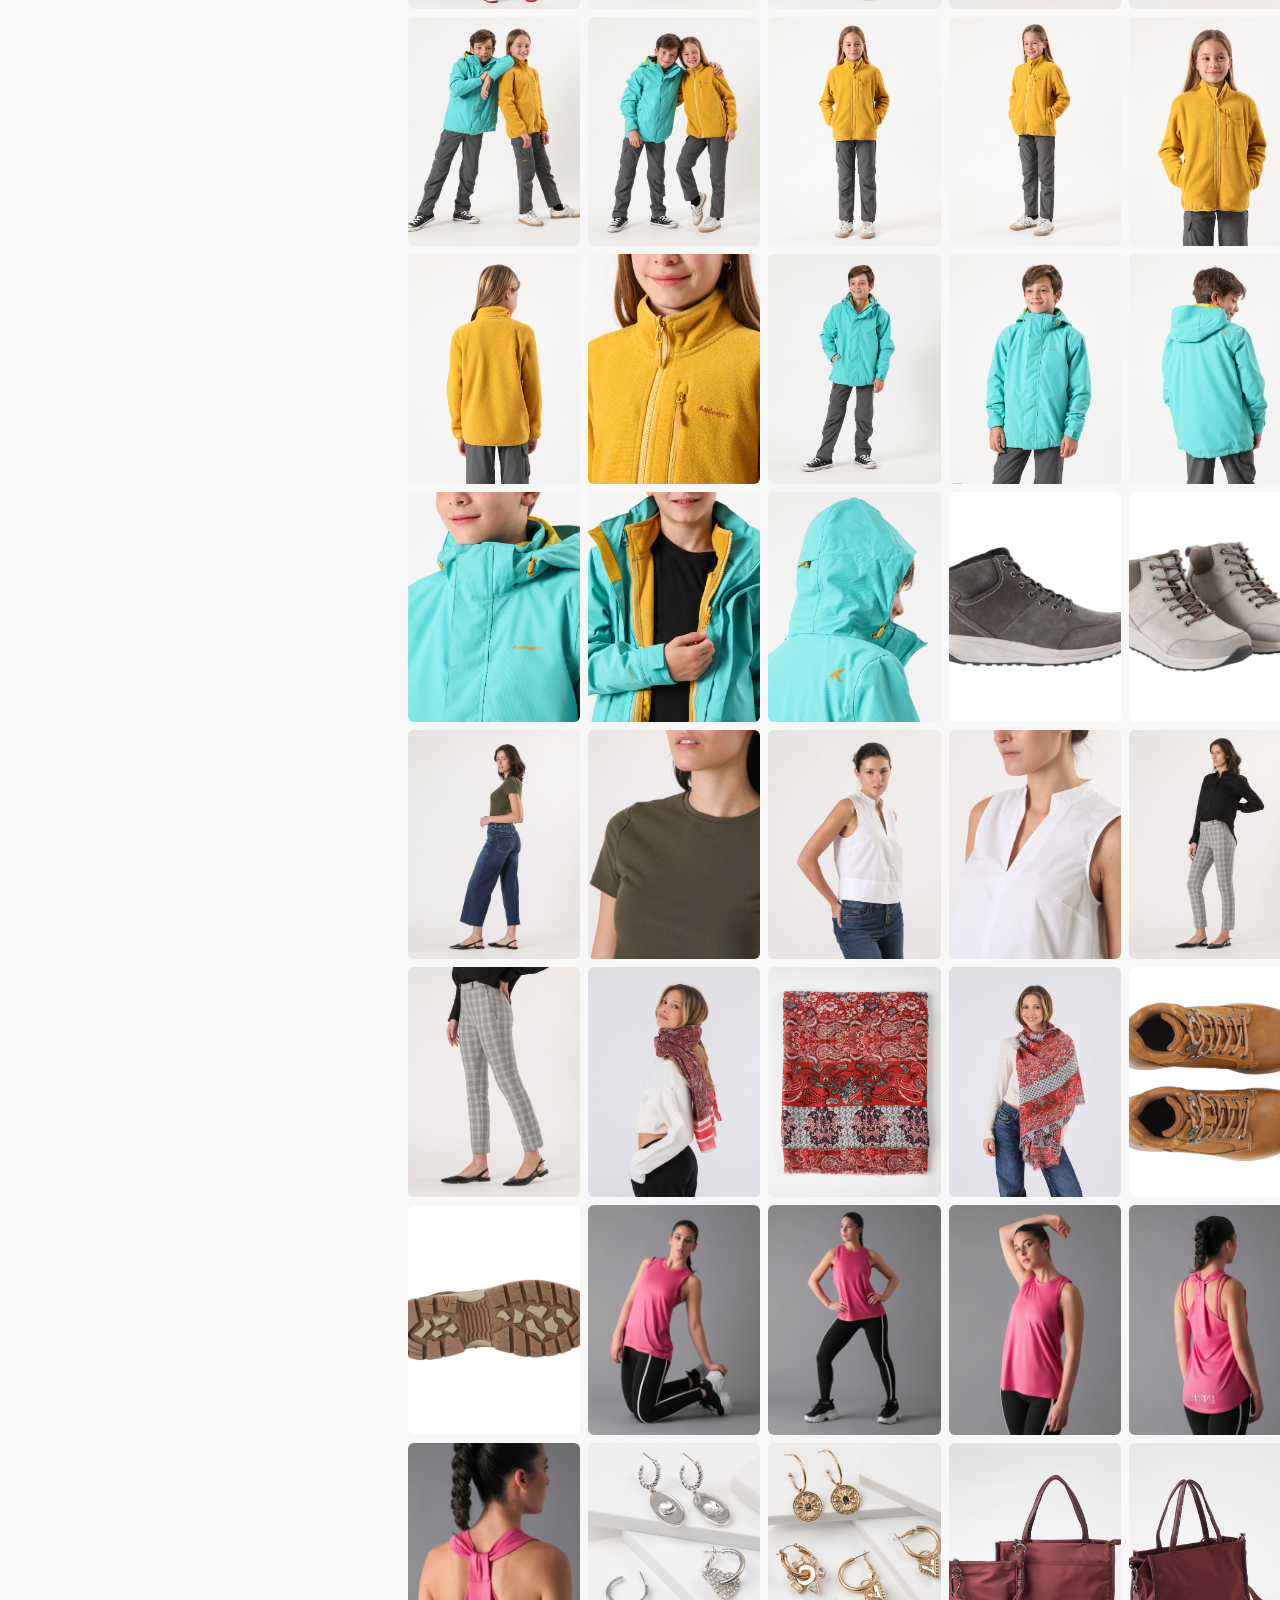
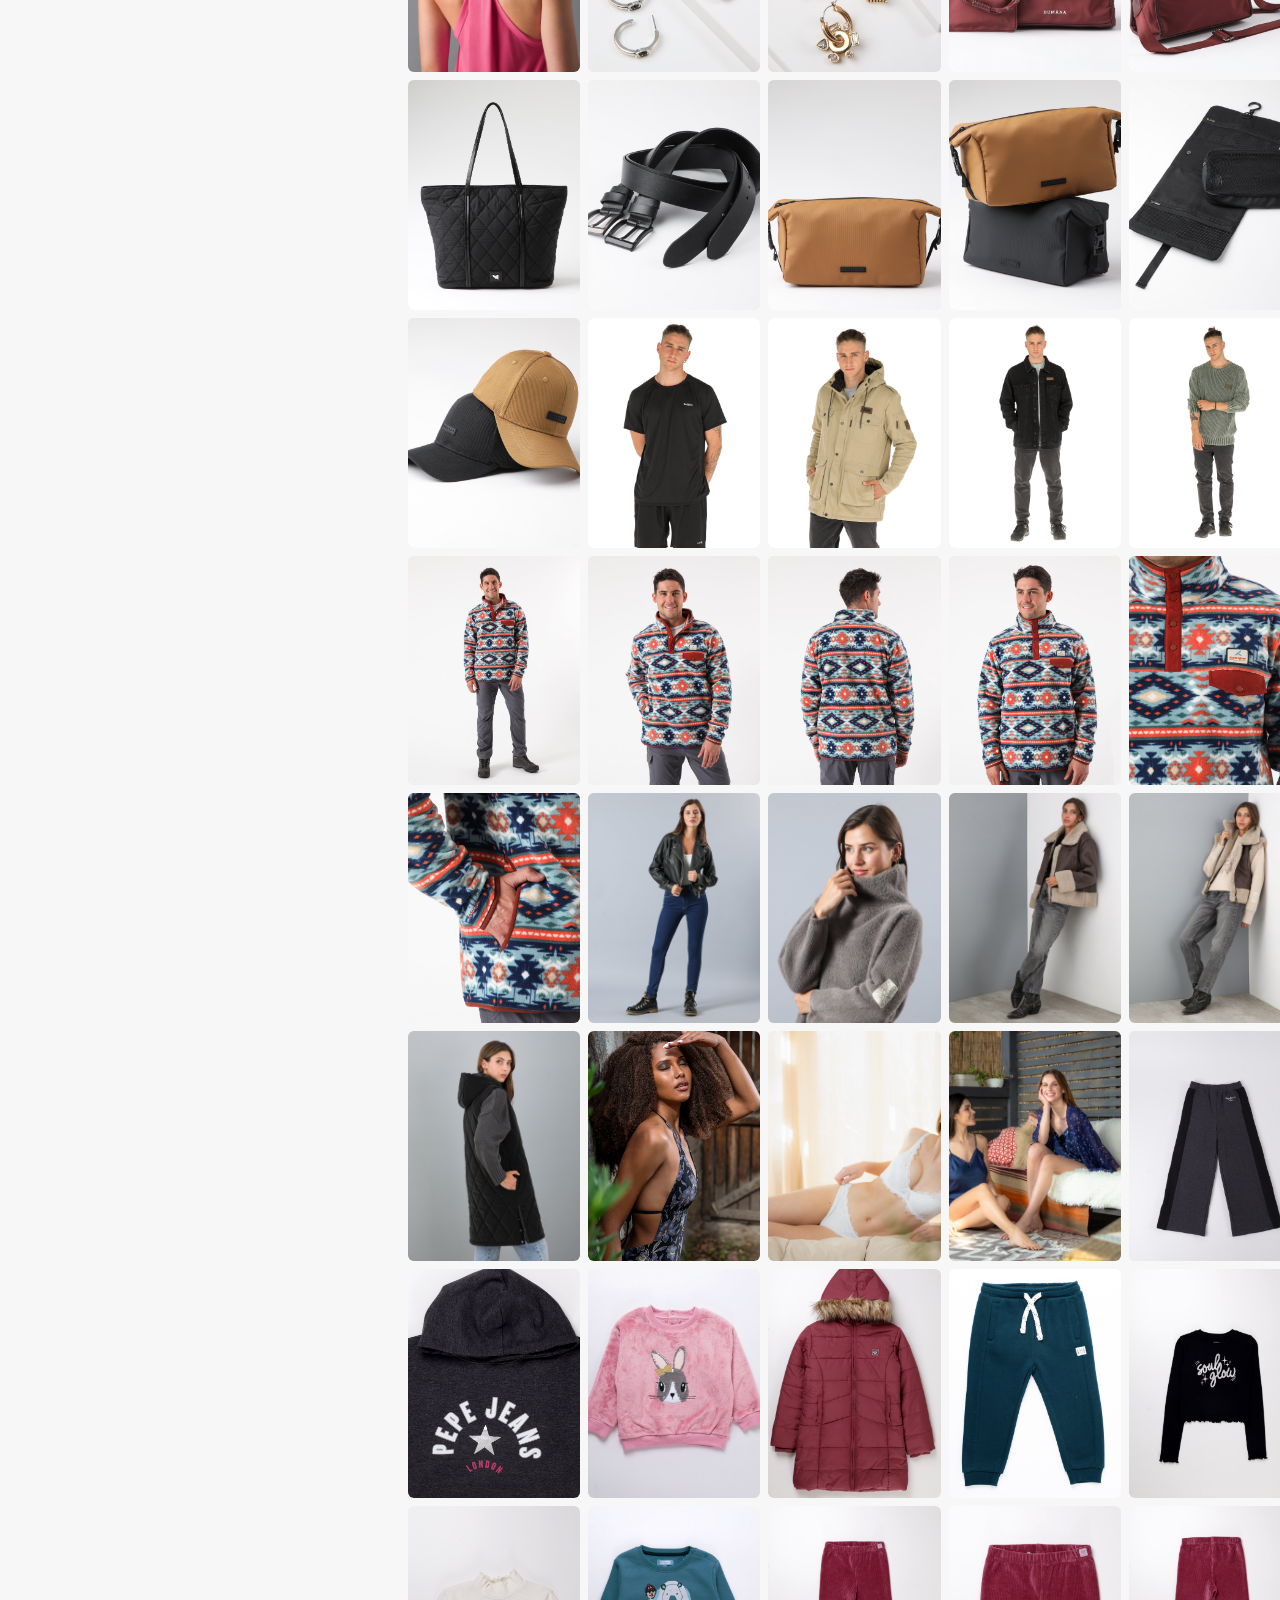
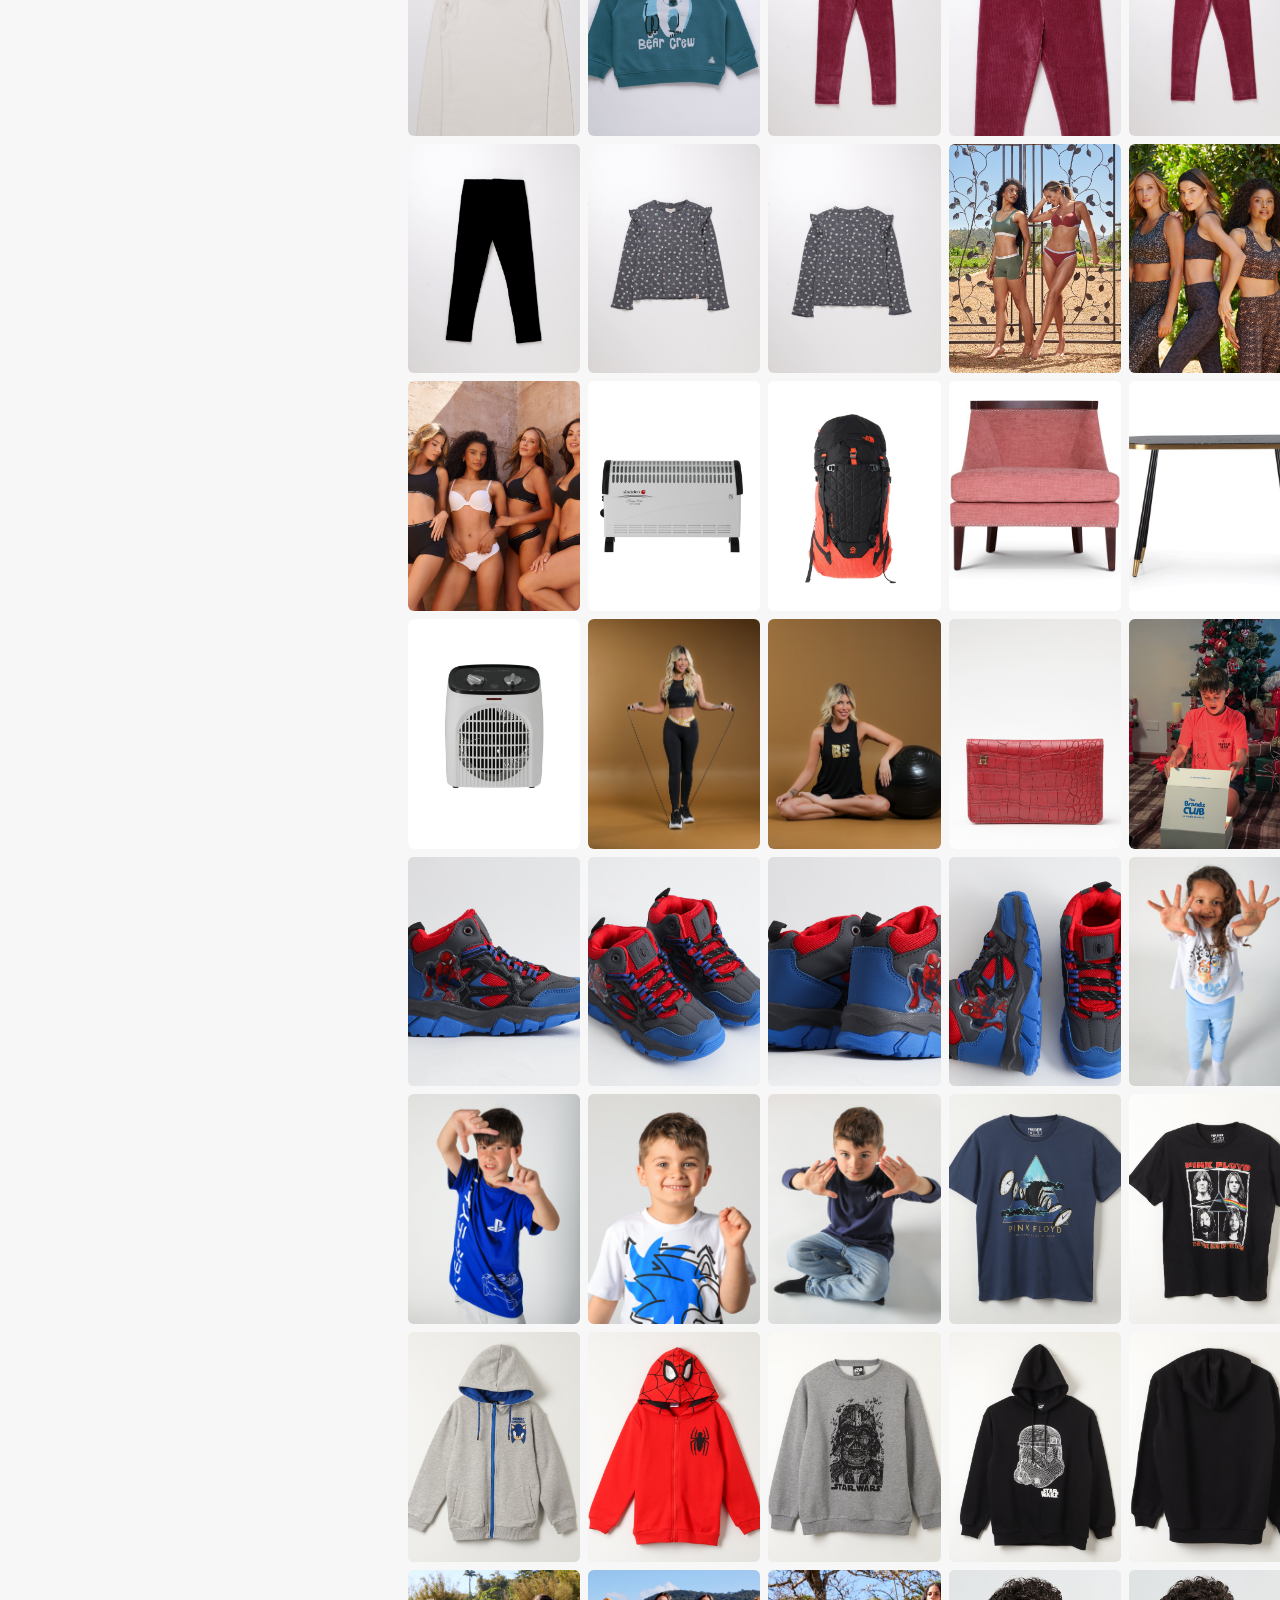
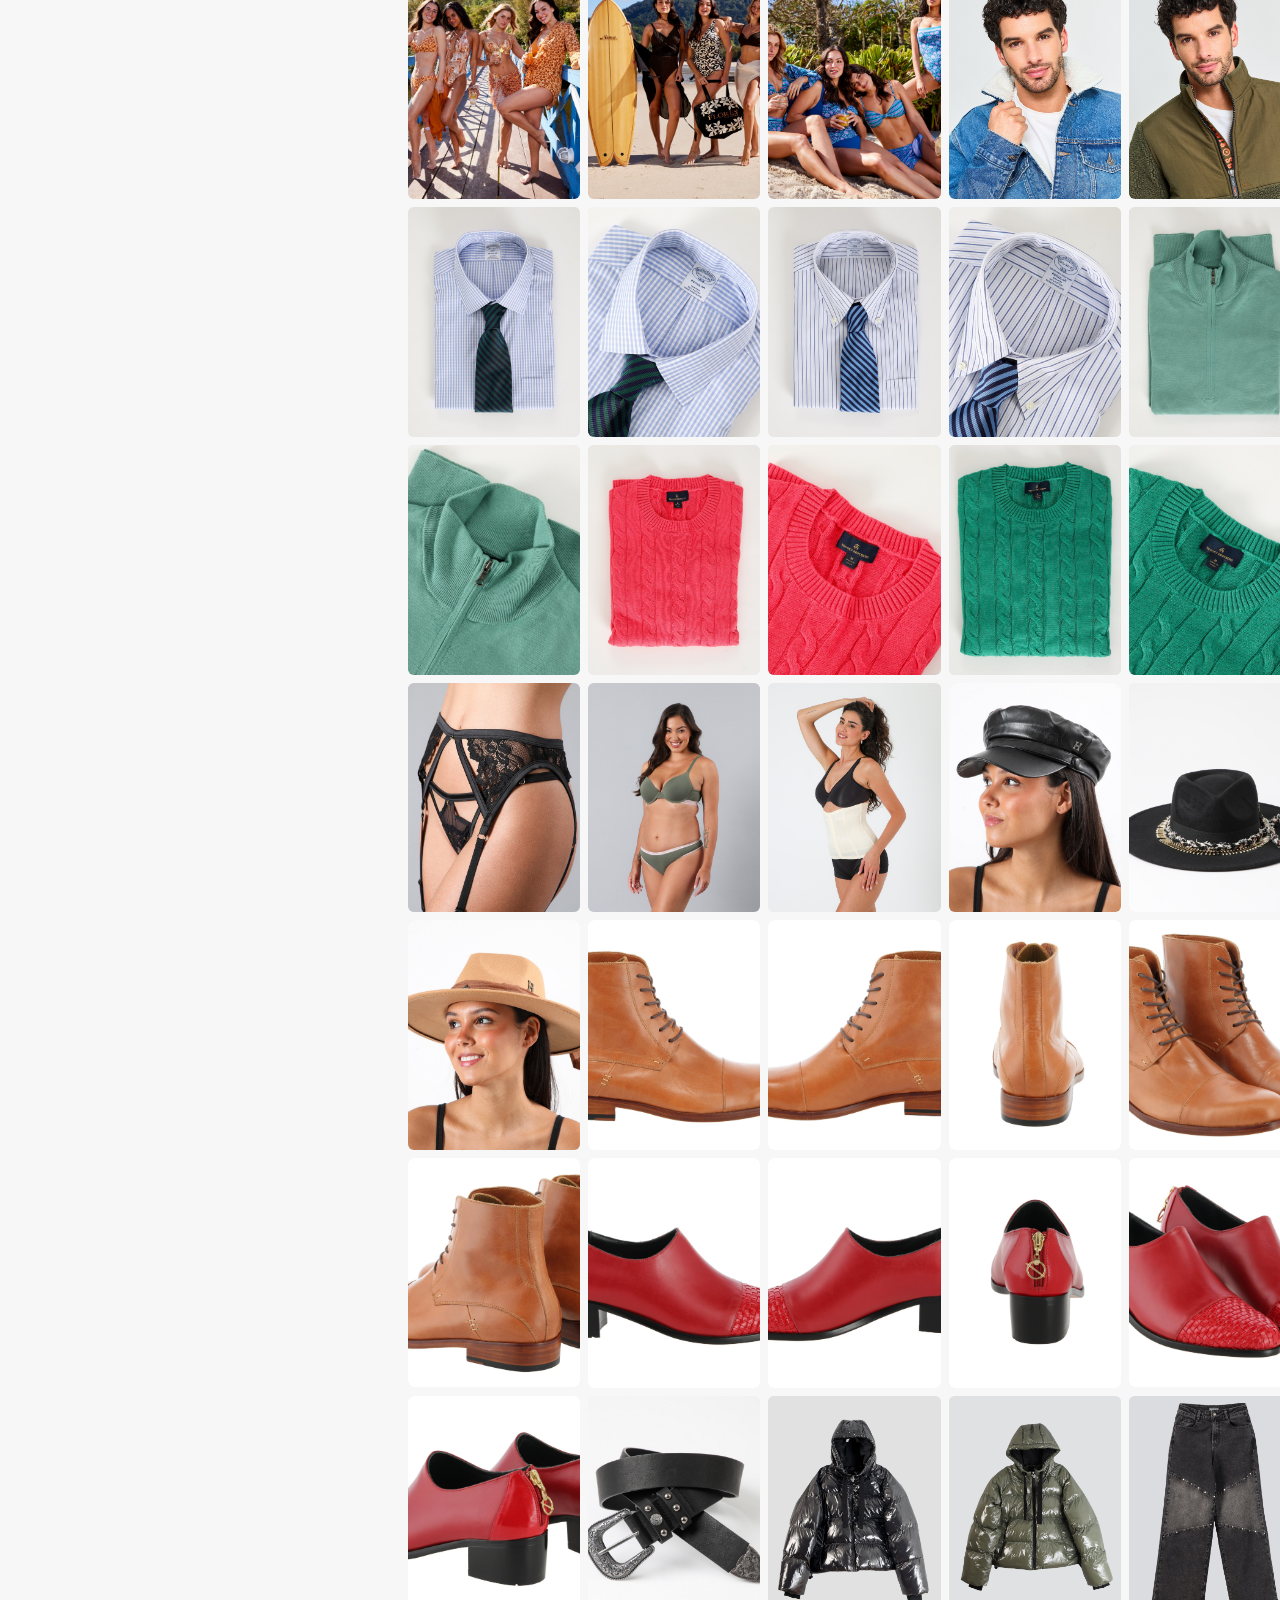
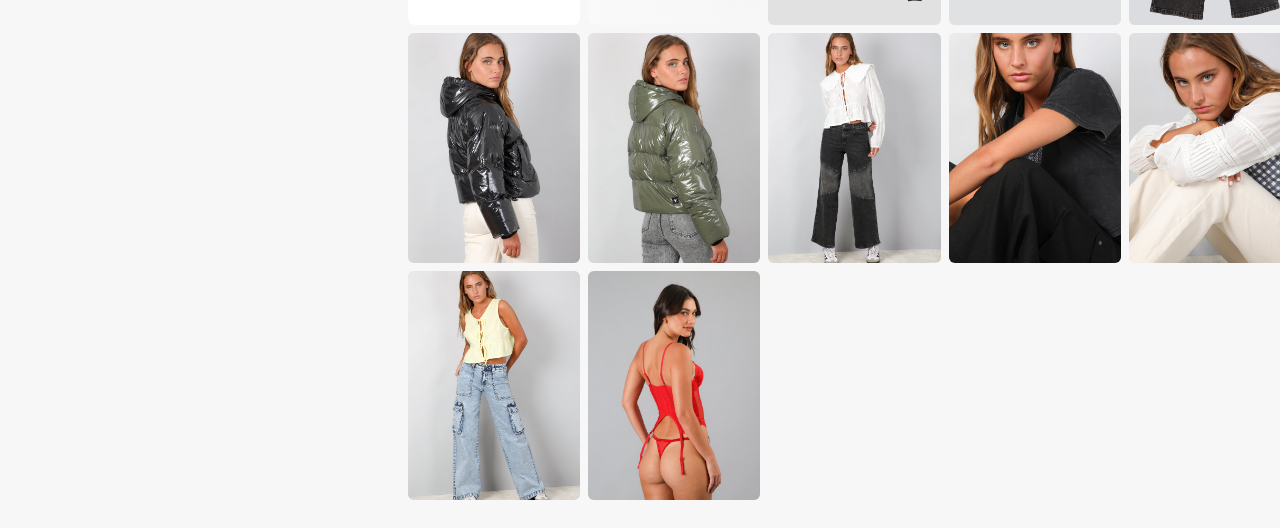
==== commit 7539e33e: "Update admin.html" ====
--- a/admin.html
+++ b/admin.html
@@ -272,6 +272,14 @@
       </div>
       <button class="btn btn-outline" style="width:100%;margin-bottom:4px" onclick="testToken()">Verificar conexión</button>
 
+      <!-- Featured client title -->
+      <p class="section-label">Título del portafolio</p>
+      <div class="form-group">
+        <label>Preparado para:</label>
+        <input type="text" id="featuredClient" placeholder="Nombre del cliente" oninput="saveFeaturedClient()">
+        <p class="hint">Aparece como título grande en el portafolio. Dejá vacío para ocultarlo.</p>
+      </div>
+
       <!-- Progress bar -->
       <div class="progress-wrap" id="progressWrap">
         <p class="progress-label" id="progressLabel">Subiendo...</p>
@@ -397,6 +405,13 @@
     document.getElementById('ghToken').value = t;
     document.getElementById('ghRepo').value  = r;
     if (t) setGhStatus('idle');
+  }
+  function saveFeaturedClient() {
+    localStorage.setItem('fse_featured', document.getElementById('featuredClient').value.trim());
+  }
+  function loadFeaturedClient() {
+    const v = localStorage.getItem('fse_featured') || '';
+    document.getElementById('featuredClient').value = v;
   }
   function getToken() { return document.getElementById('ghToken').value.trim(); }
   function getRepo()  { return document.getElementById('ghRepo').value.trim(); }
@@ -701,10 +716,11 @@
 
   // ── Export ───────────────────────────────────────────────
   function generateDataJs() {
+    const featured = document.getElementById('featuredClient').value.trim();
     const lines = entries.map(e =>
       `  { id: ${e.id}, src: '${e.src}', category: '${e.category}', categoryLabel: '${e.categoryLabel}', client: '${e.client}', title: '${e.title || ''}' },`
     ).join('\n');
-    return `/* Foto Shop Estudio — data.js\n   Generado desde el panel de administración */\n\nconst PHOTOS = [\n${lines}\n];\n`;
+    return `/* Foto Shop Estudio — data.js\n   Generado desde el panel de administración */\n\nconst FEATURED_CLIENT = '${featured}';\n\nconst PHOTOS = [\n${lines}\n];\n`;
   }
 
   function exportModal() {
@@ -730,6 +746,7 @@
 
   // ── Init ─────────────────────────────────────────────────
   loadToken();
+  loadFeaturedClient();
   if (!loadEntries() && typeof PHOTOS !== 'undefined') {
     entries = JSON.parse(JSON.stringify(PHOTOS));
     nextId  = entries.length ? Math.max(...entries.map(e=>e.id))+1 : 1;
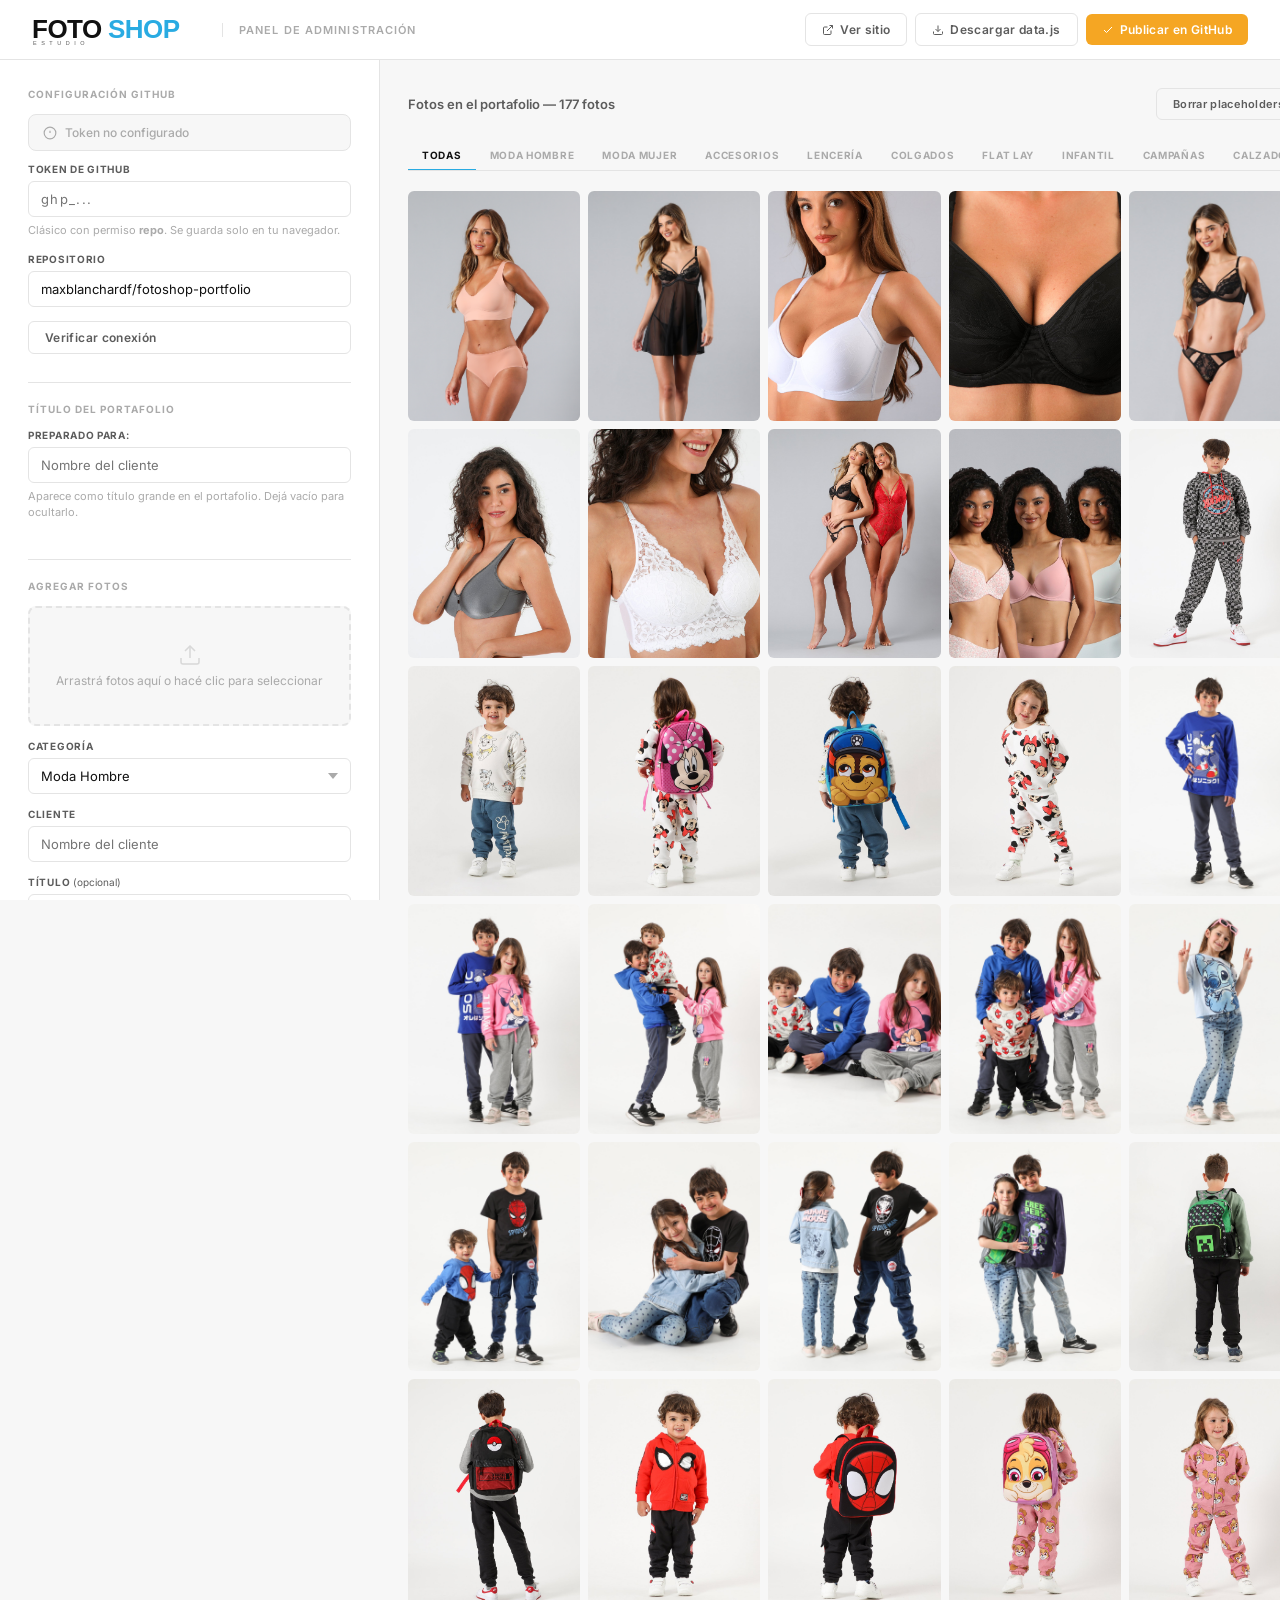
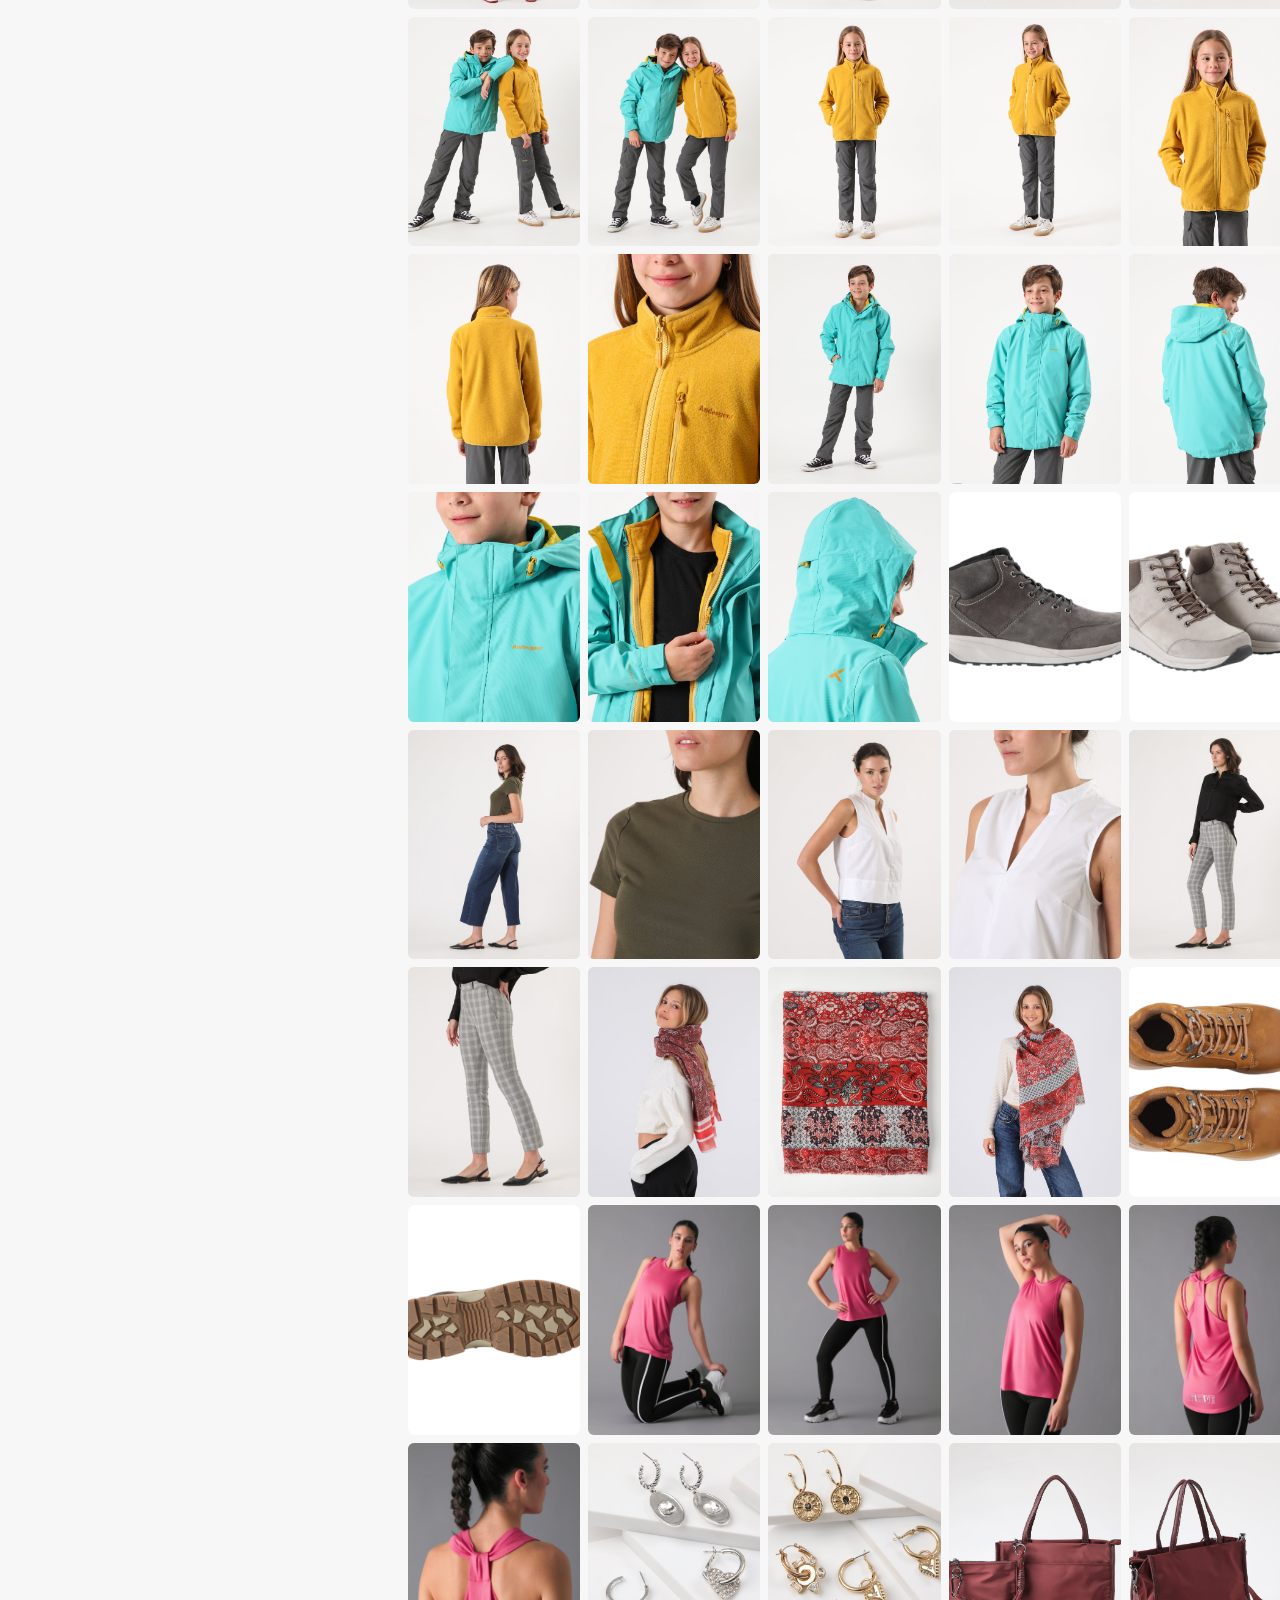
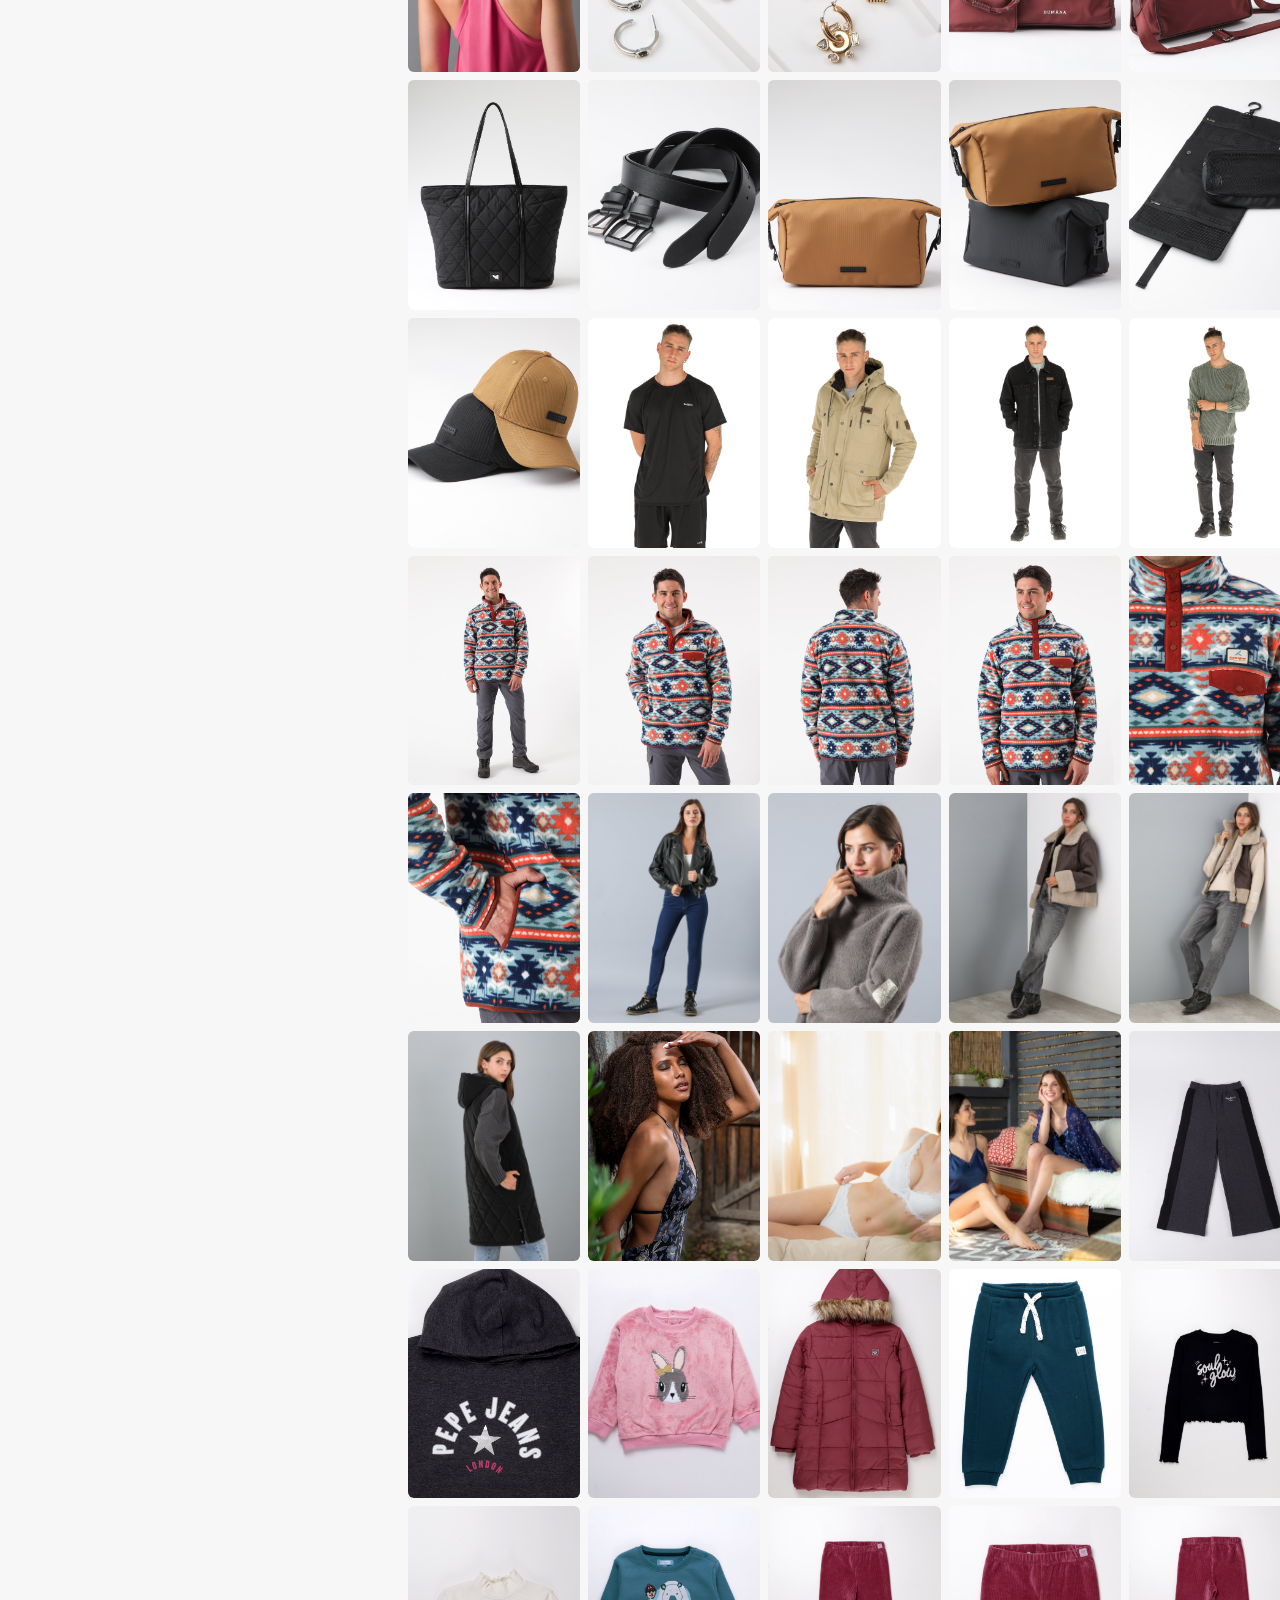
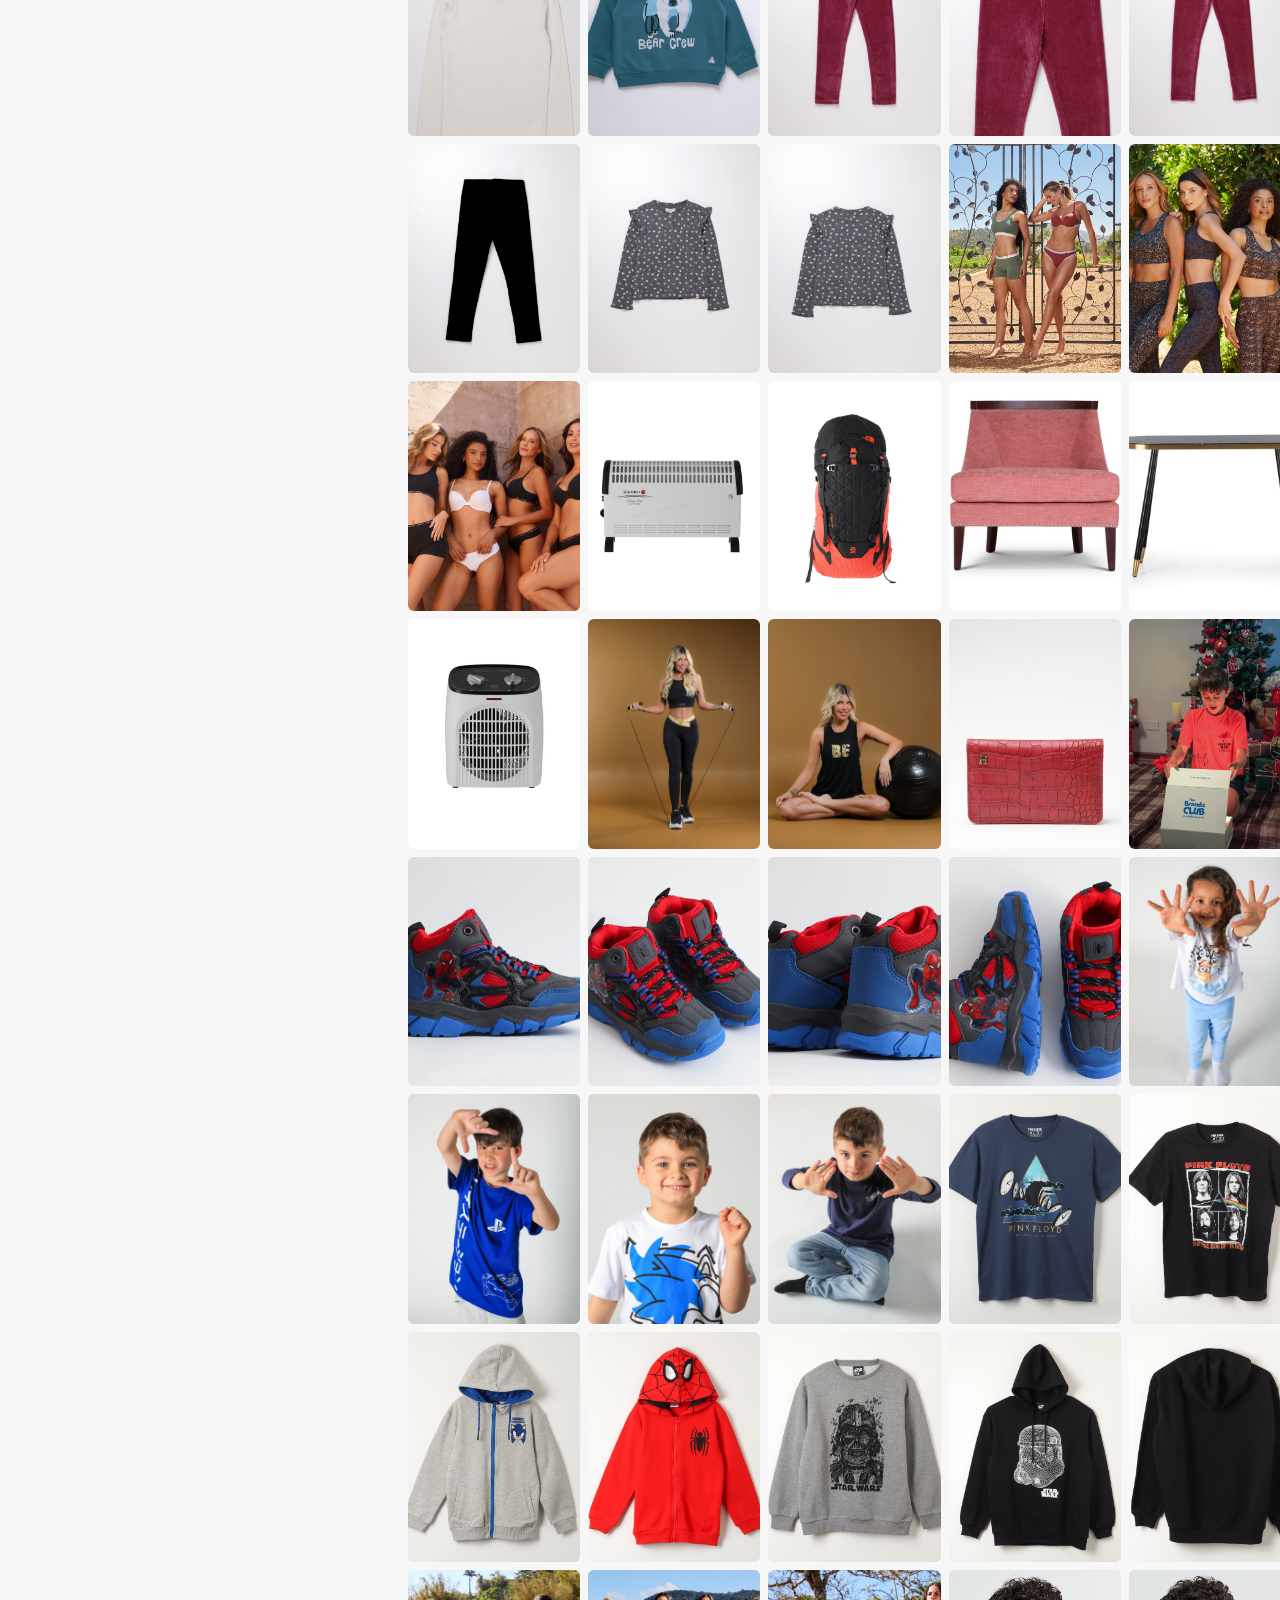
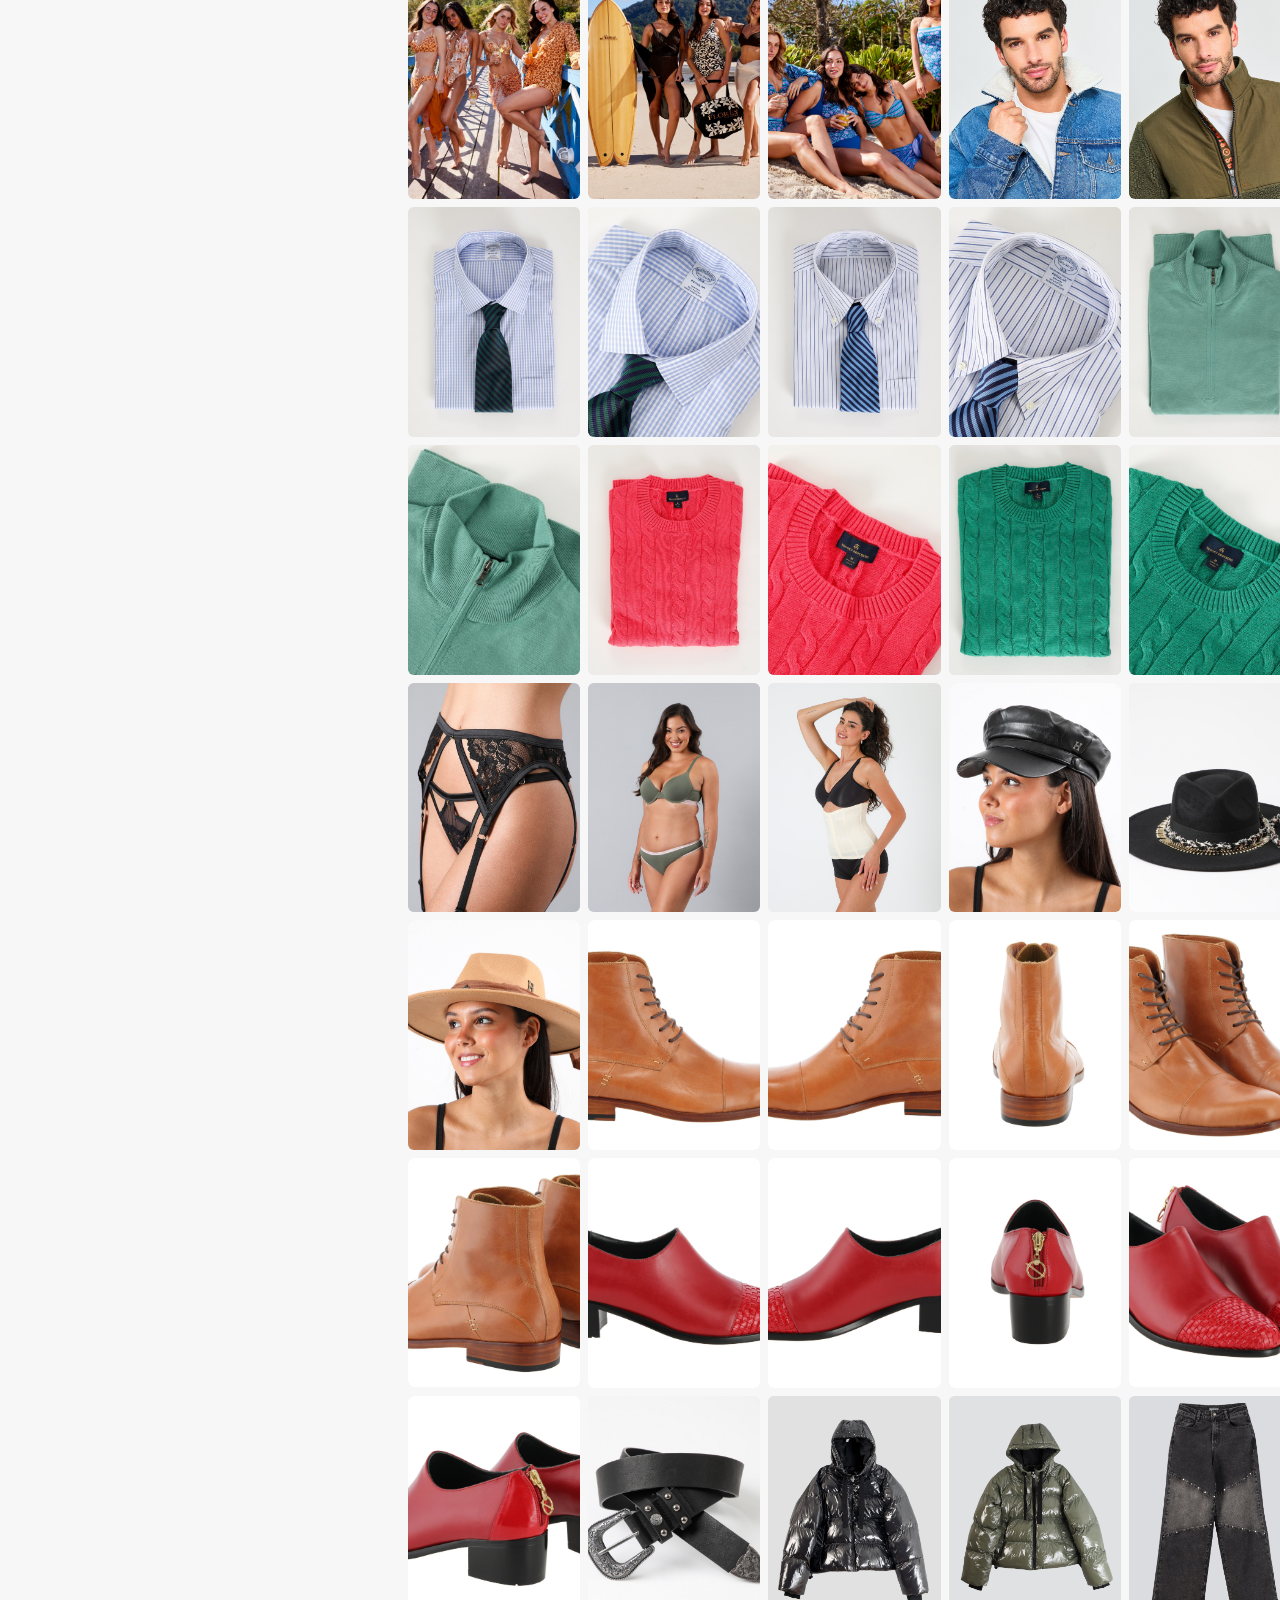
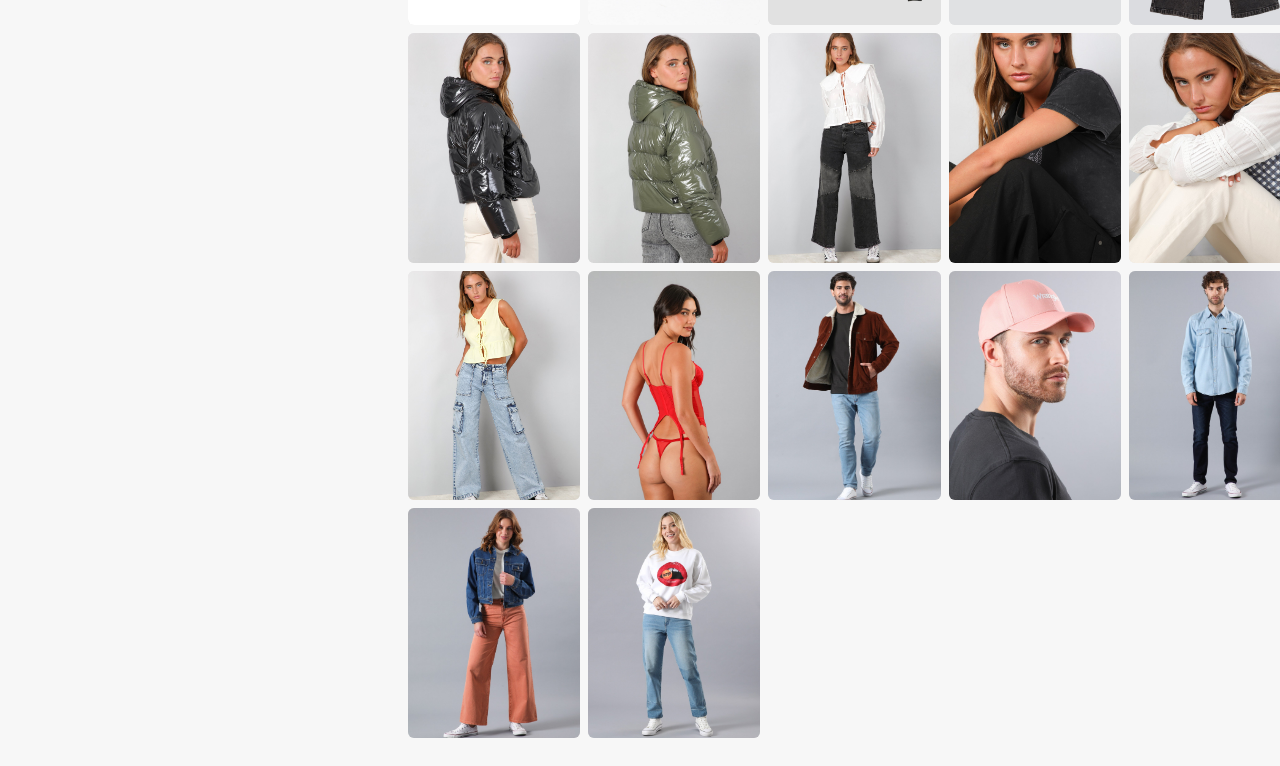
==== commit a8953250: "Add edit entry feature in admin" ====
--- a/admin.html
+++ b/admin.html
@@ -181,6 +181,14 @@
       align-items: center; justify-content: center;
     }
     .card:hover .card-del { display: flex; }
+    .card-edit {
+      position: absolute; top: 6px; right: 34px;
+      width: 24px; height: 24px; border-radius: 50%;
+      background: rgba(41,171,226,0.9); border: none; color: white;
+      cursor: pointer; display: none;
+      align-items: center; justify-content: center;
+    }
+    .card:hover .card-edit { display: flex; }
     .card-no-img {
       width: 100%; height: 100%; display: flex; flex-direction: column;
       align-items: center; justify-content: center; background: var(--bg);
@@ -355,6 +363,40 @@
 
   <!-- Toast -->
   <div class="toast" id="toast"></div>
+
+  <!-- Edit modal -->
+  <div class="modal-bg" id="editModalBg">
+    <div class="modal">
+      <h3>Editar foto</h3>
+      <input type="hidden" id="editId">
+      <div class="form-group">
+        <label>Categoría</label>
+        <select id="editCat">
+          <option value="moda-hombre">Moda Hombre</option>
+          <option value="moda-mujer">Moda Mujer</option>
+          <option value="accesorios">Accesorios</option>
+          <option value="lenceria">Lencería</option>
+          <option value="colgados">Colgados</option>
+          <option value="flat-lay">Flat Lay</option>
+          <option value="infantil">Infantil</option>
+          <option value="campanias">Campañas</option>
+          <option value="calzado">Calzado</option>
+        </select>
+      </div>
+      <div class="form-group">
+        <label>Cliente</label>
+        <input type="text" id="editClient" list="clientsList" placeholder="Nombre del cliente">
+      </div>
+      <div class="form-group">
+        <label>Título <span style="font-weight:400;text-transform:none;letter-spacing:0">(opcional)</span></label>
+        <input type="text" id="editTitle" placeholder="Descripción breve">
+      </div>
+      <div class="modal-actions">
+        <button class="btn btn-outline" onclick="closeEditModal()">Cancelar</button>
+        <button class="btn btn-primary" onclick="saveEdit()">Guardar cambios</button>
+      </div>
+    </div>
+  </div>
 
   <!-- Export modal -->
   <div class="modal-bg" id="exportModalBg">
@@ -580,6 +622,39 @@
     toast(`✓ ${added} foto${added > 1 ? 's agregadas' : ' agregada'} (comprimidas)`);
   }
 
+  // ── Edit entry ───────────────────────────────────────────
+  function editEntry(id) {
+    const e = entries.find(en => en.id === id);
+    if (!e) return;
+    document.getElementById('editId').value    = id;
+    document.getElementById('editCat').value   = e.category;
+    document.getElementById('editClient').value = e.client;
+    document.getElementById('editTitle').value  = e.title || '';
+    document.getElementById('editModalBg').classList.add('open');
+  }
+
+  function saveEdit() {
+    const id     = parseInt(document.getElementById('editId').value);
+    const cat    = document.getElementById('editCat').value;
+    const client = document.getElementById('editClient').value.trim();
+    const title  = document.getElementById('editTitle').value.trim();
+    if (!client) { toast('⚠️ Ingresa el nombre del cliente'); return; }
+    const e = entries.find(en => en.id === id);
+    if (!e) return;
+    e.category      = cat;
+    e.categoryLabel = CATS[cat];
+    e.client        = client;
+    e.title         = title;
+    saveEntries();
+    renderGrid(); updateStats(); updateClientsList();
+    closeEditModal();
+    toast('✓ Foto actualizada — publicá para que se vea en el sitio');
+  }
+
+  function closeEditModal() {
+    document.getElementById('editModalBg').classList.remove('open');
+  }
+
   function deleteEntry(id) {
     entries = entries.filter(e => e.id !== id);
     delete pendingFiles[id];
@@ -630,6 +705,9 @@
           <span class="card-client">${e.client}</span>
           <span class="card-cat">${e.categoryLabel}</span>
         </div>
+        <button class="card-edit" onclick="editEntry(${e.id})" title="Editar">
+          <svg width="11" height="11" viewBox="0 0 24 24" fill="none" stroke="currentColor" stroke-width="2.5"><path d="M11 4H4a2 2 0 00-2 2v14a2 2 0 002 2h14a2 2 0 002-2v-7"/><path d="M18.5 2.5a2.121 2.121 0 013 3L12 15l-4 1 1-4 9.5-9.5z"/></svg>
+        </button>
         <button class="card-del" onclick="deleteEntry(${e.id})" title="Eliminar">✕</button>
       </div>`;
     }).join('');
